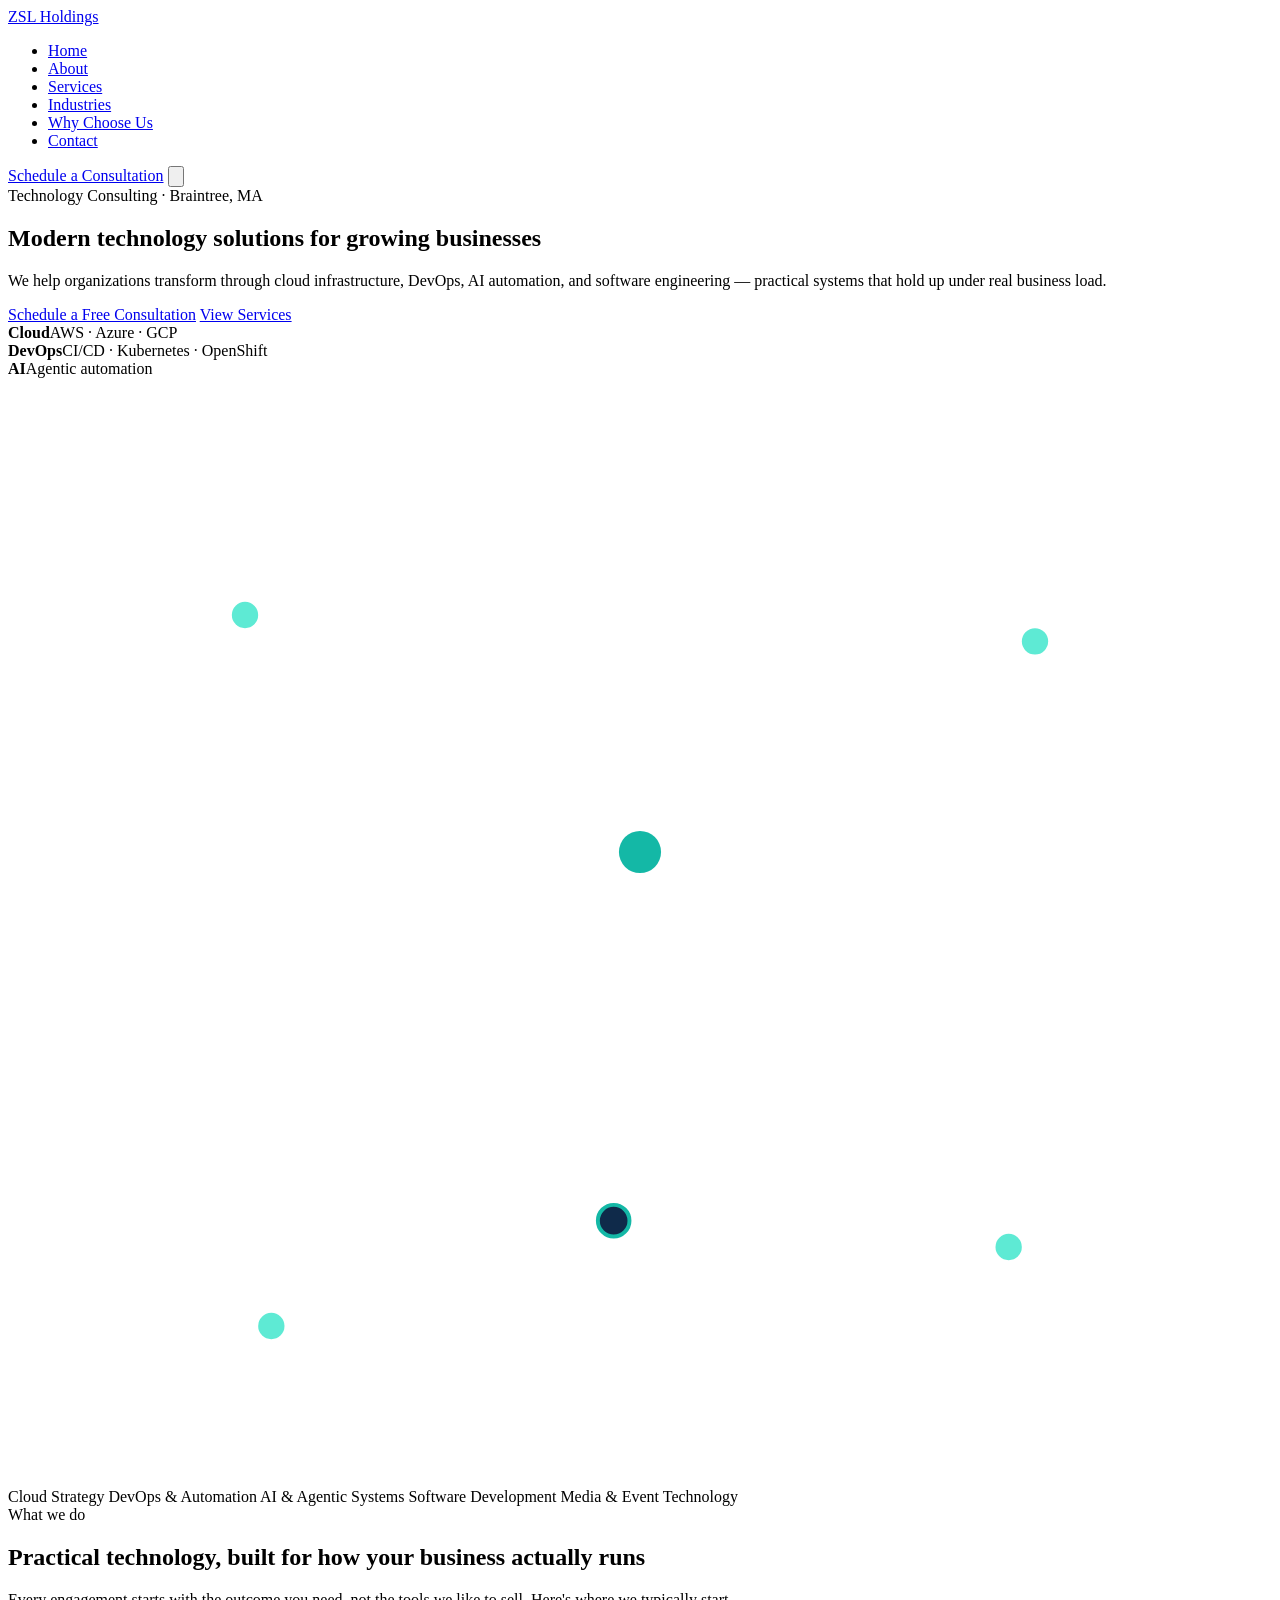
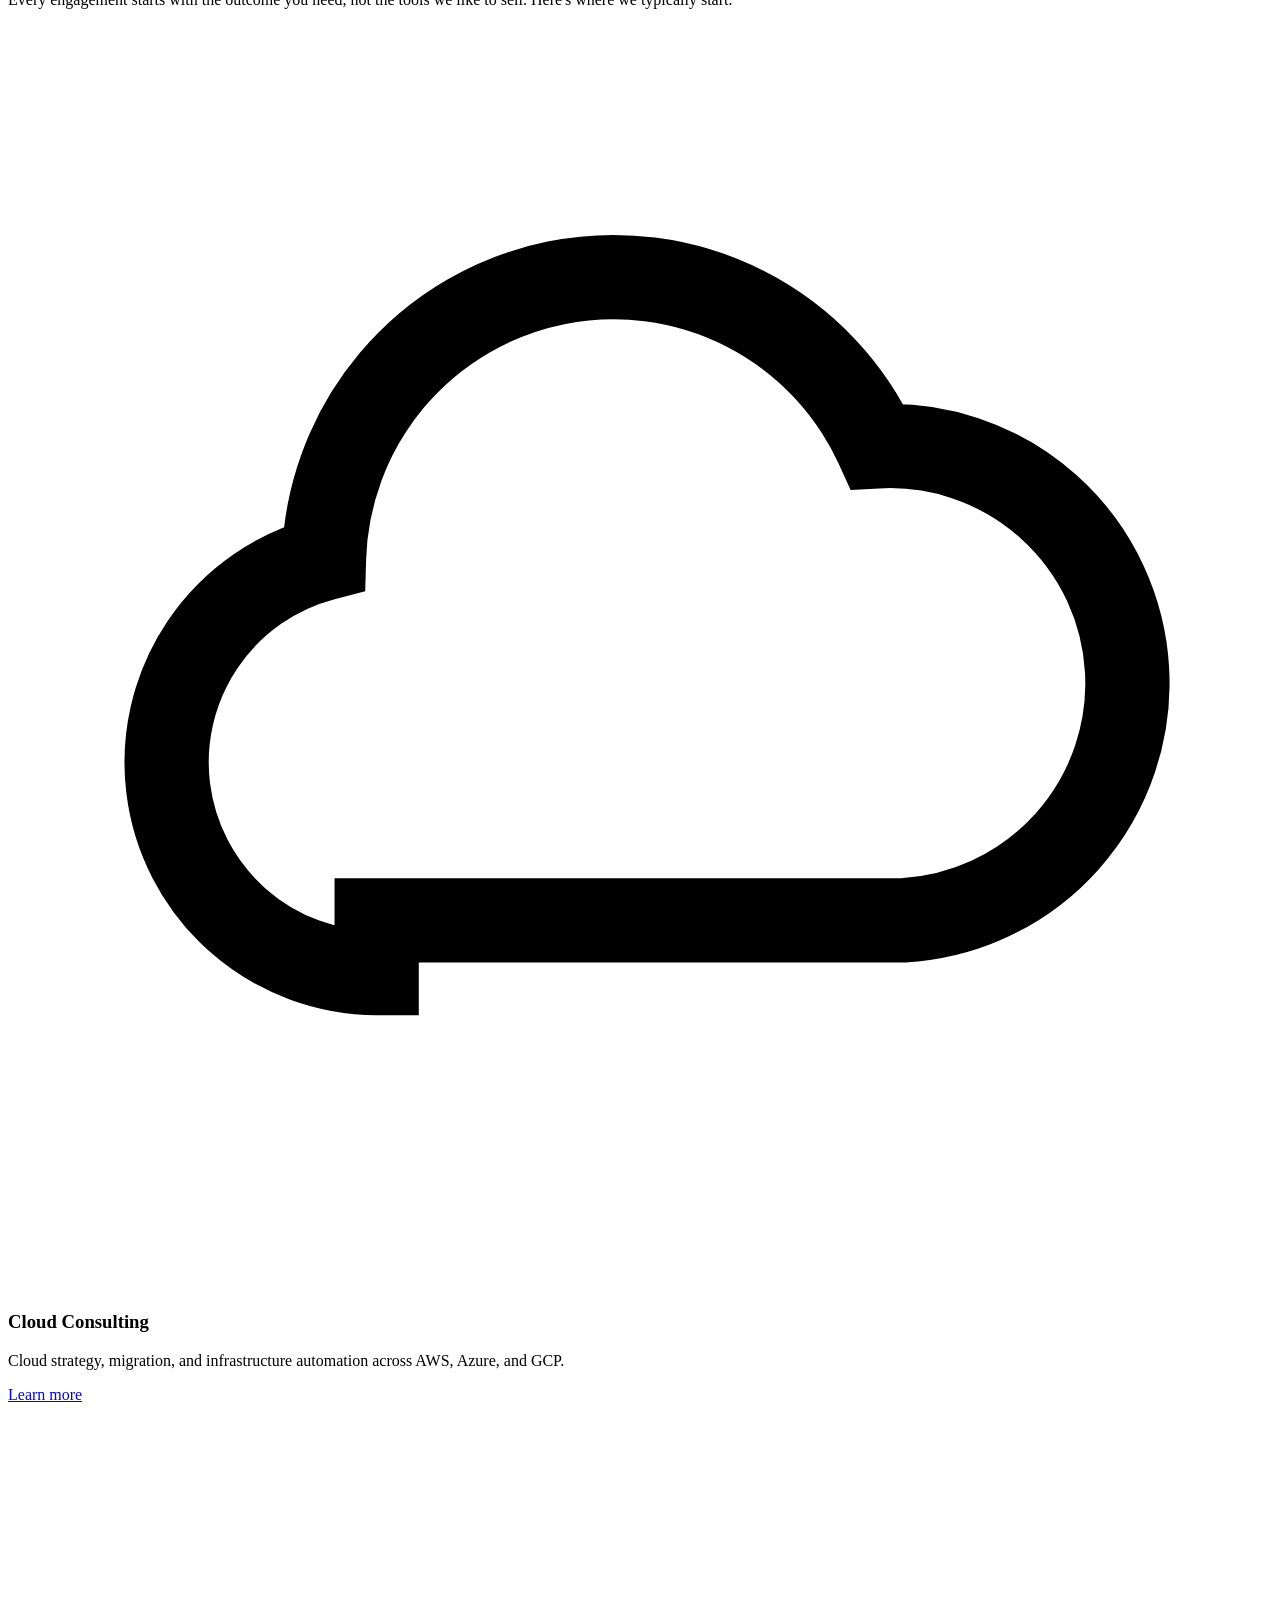
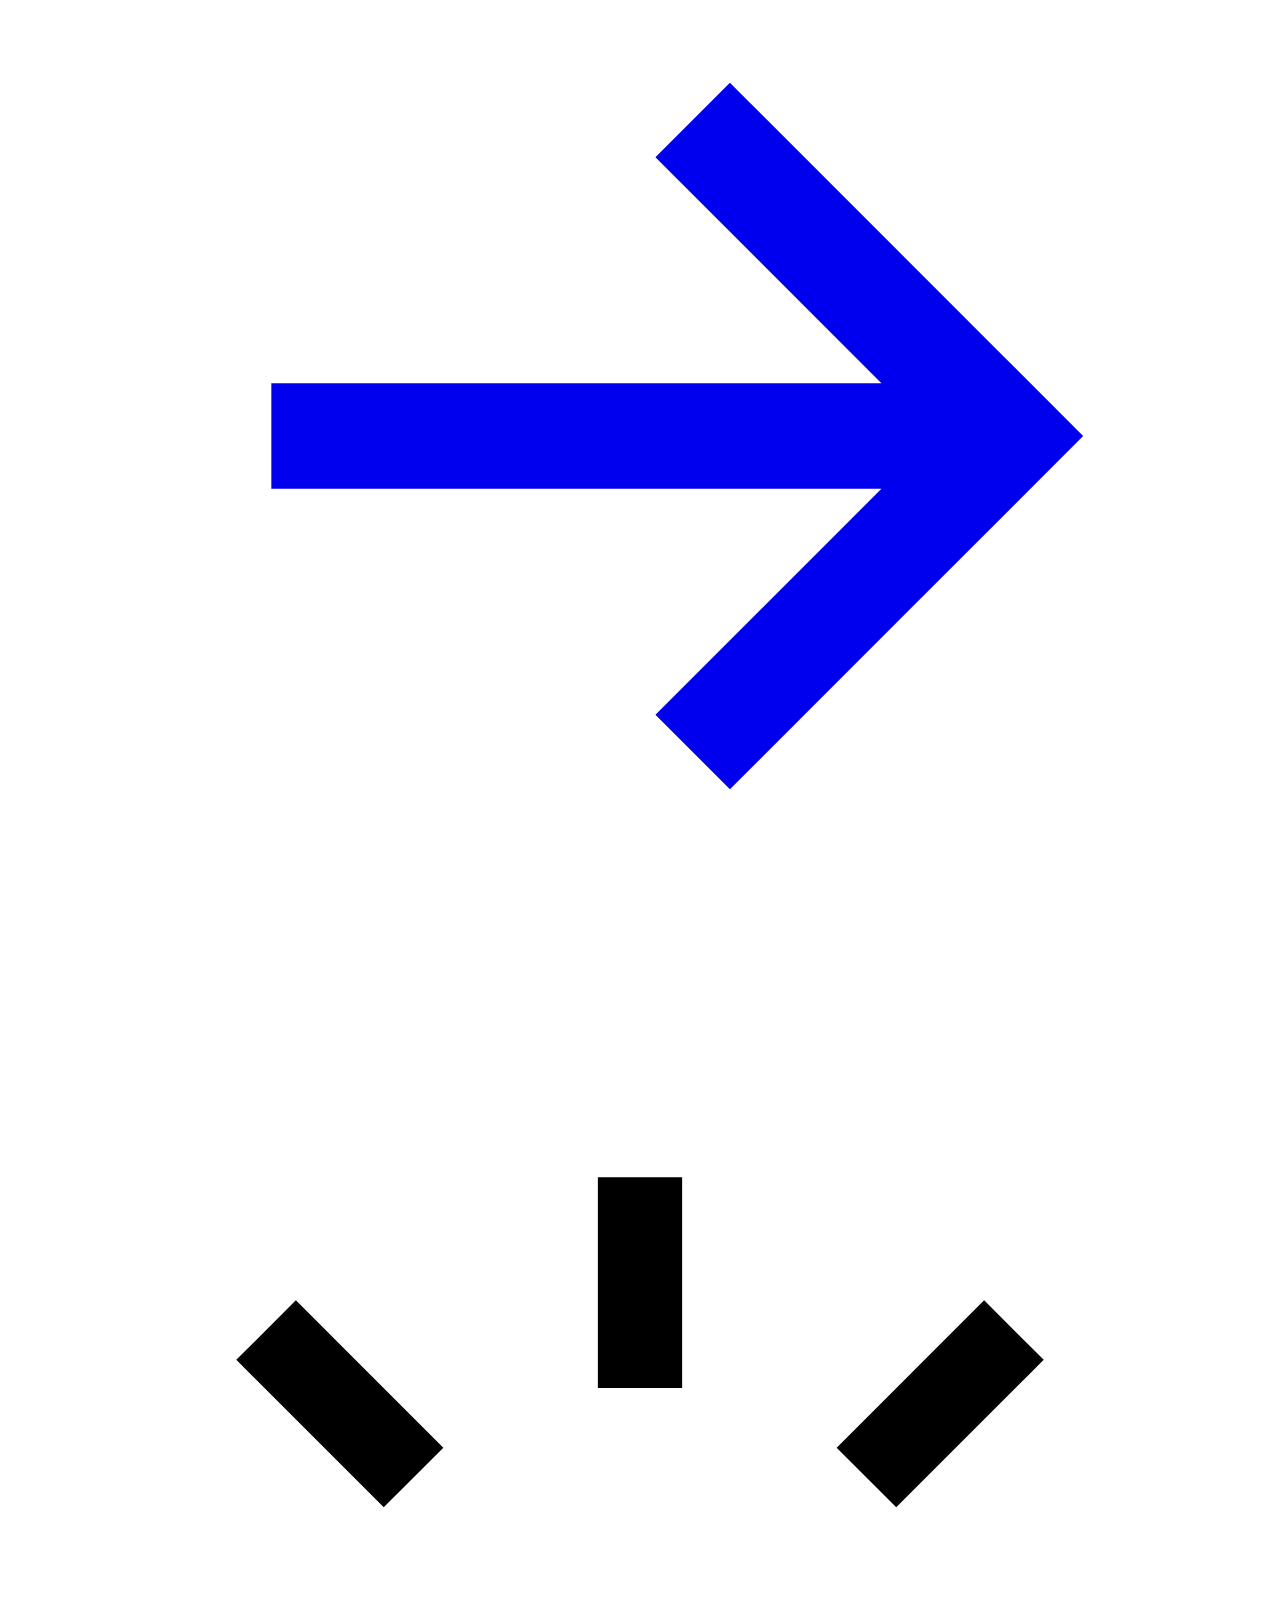
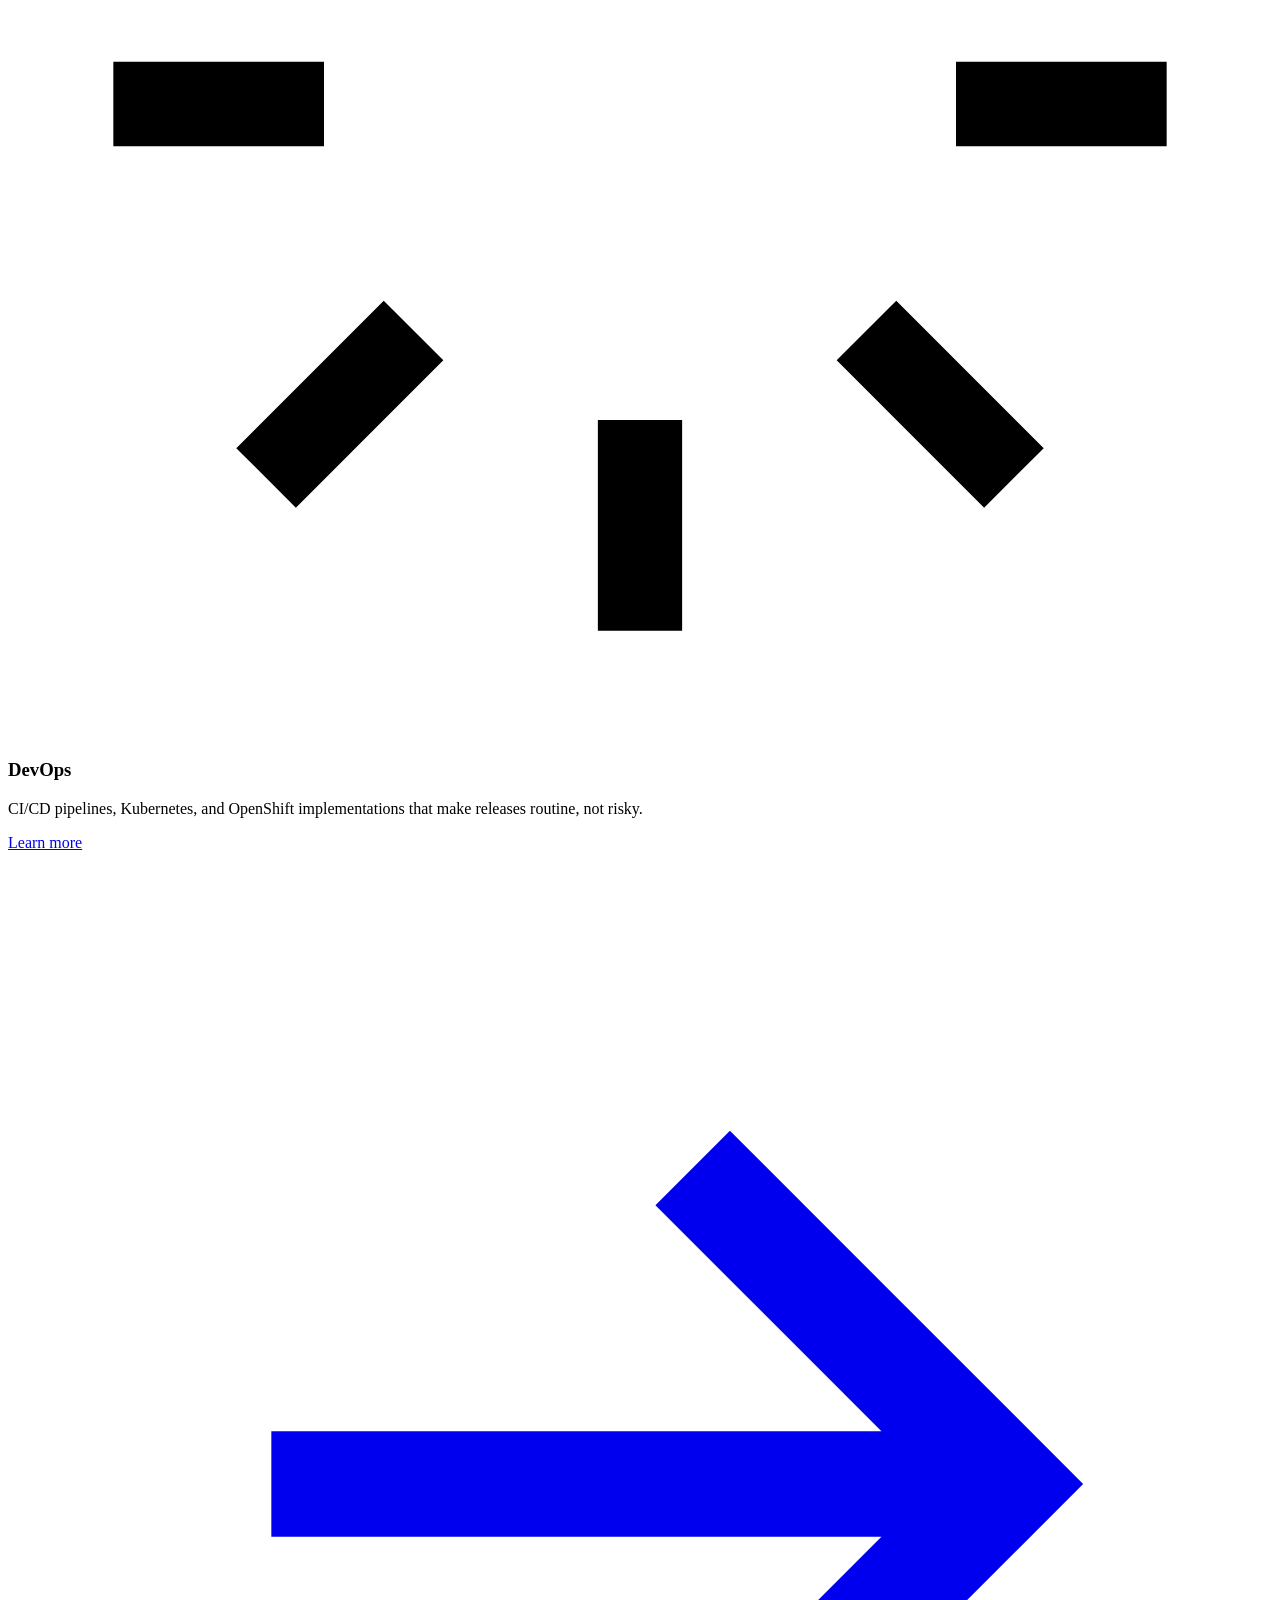
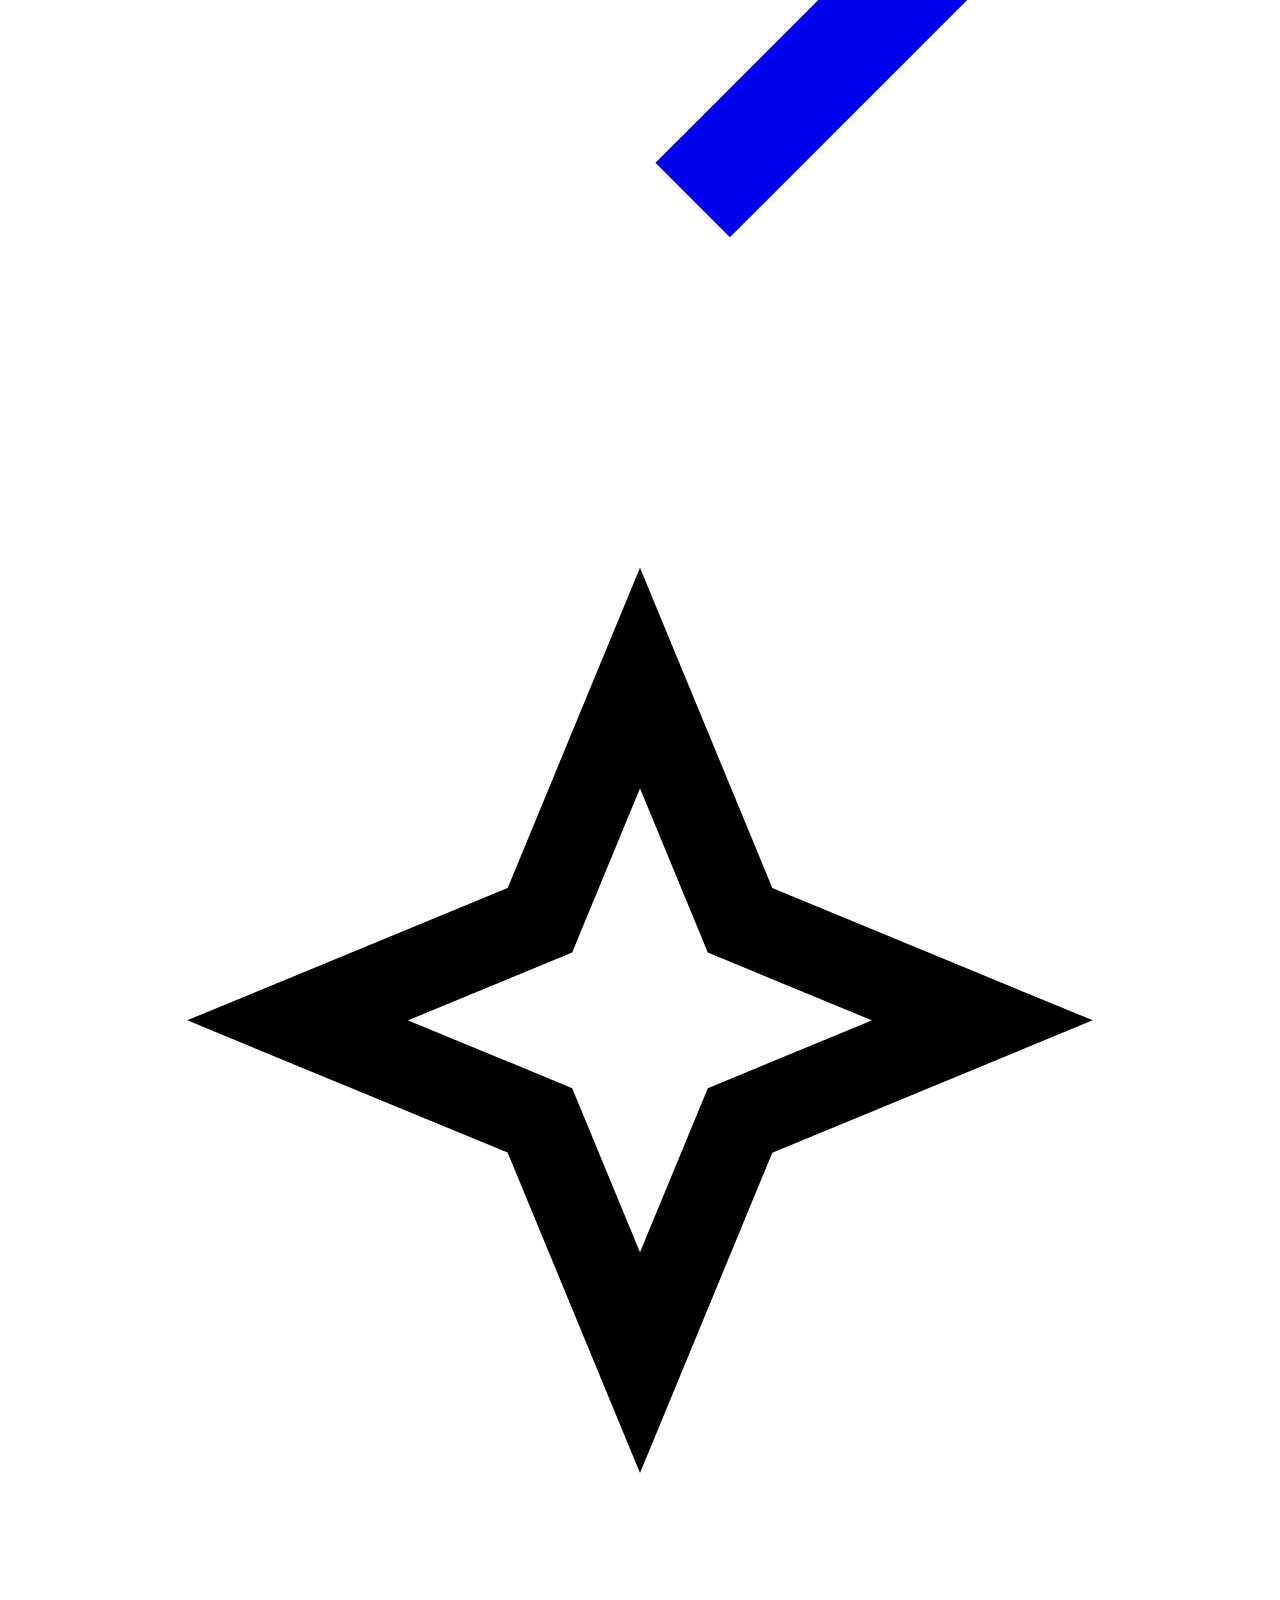
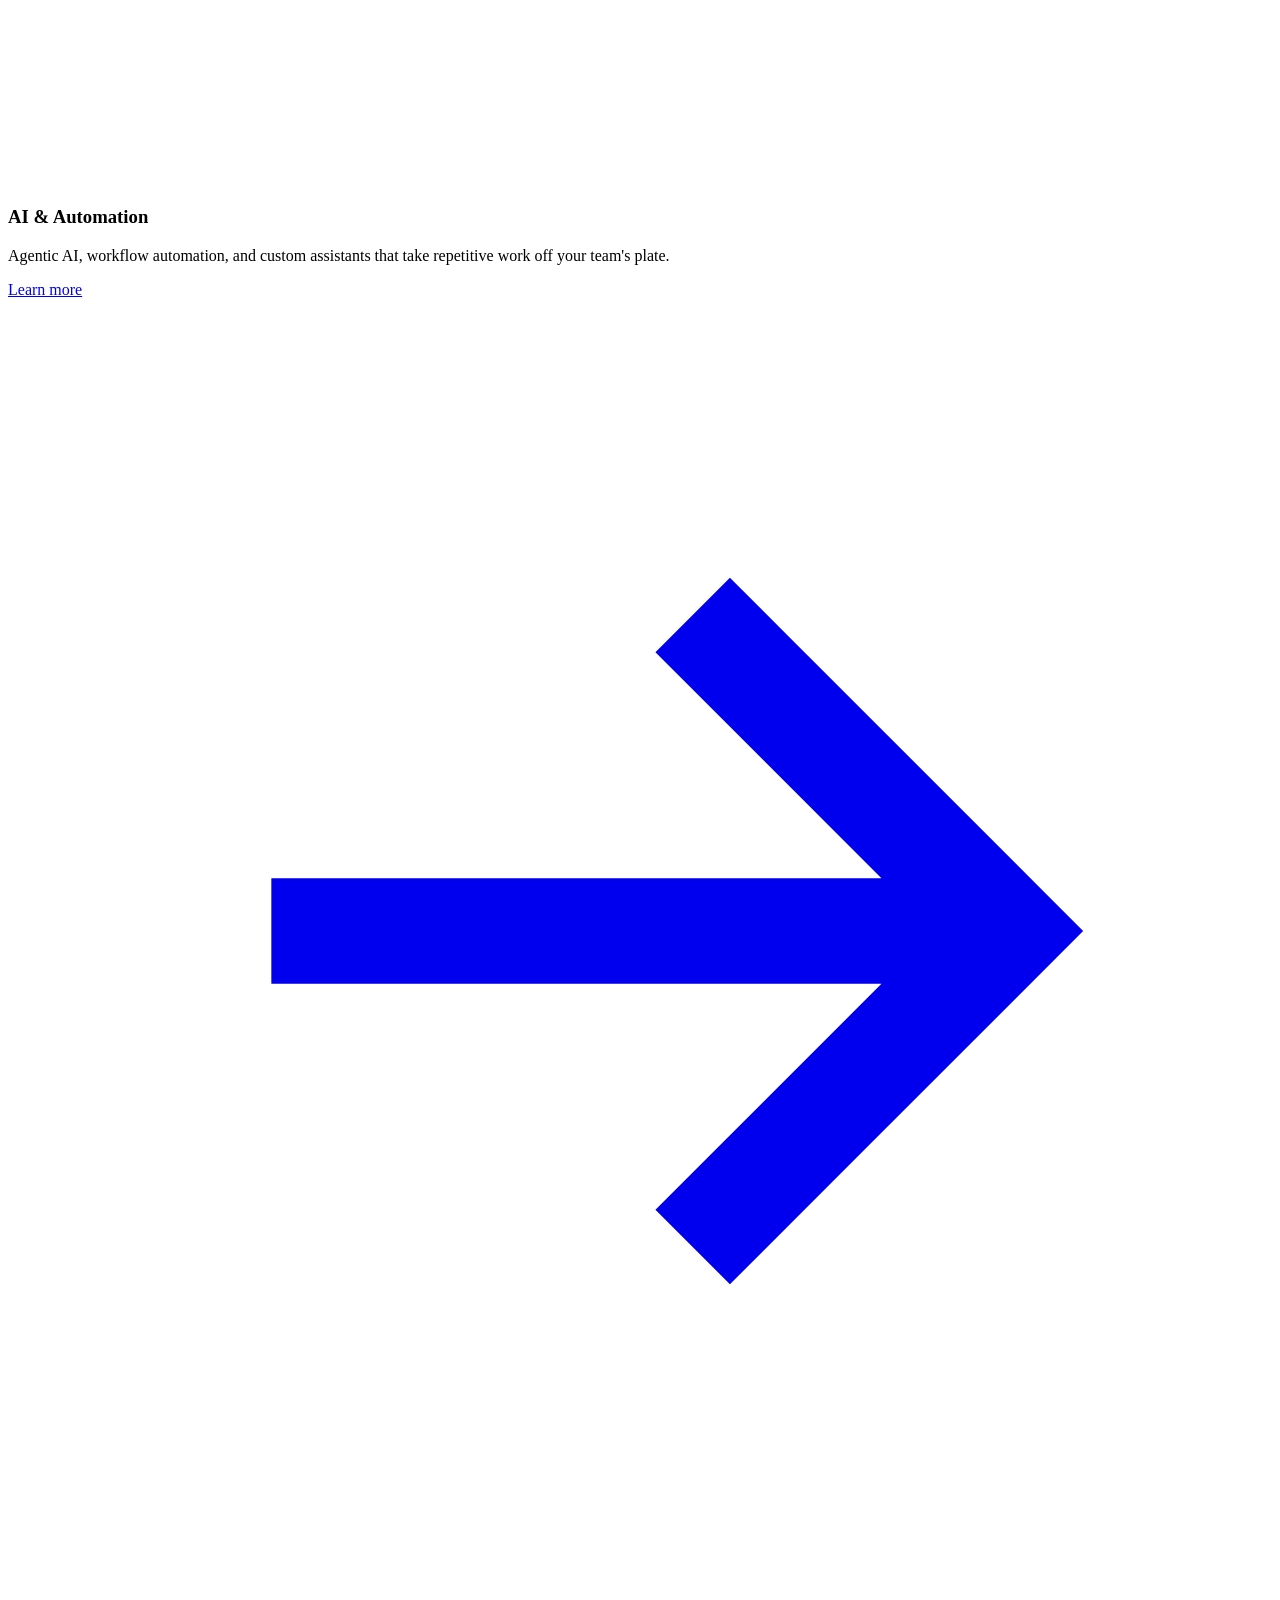
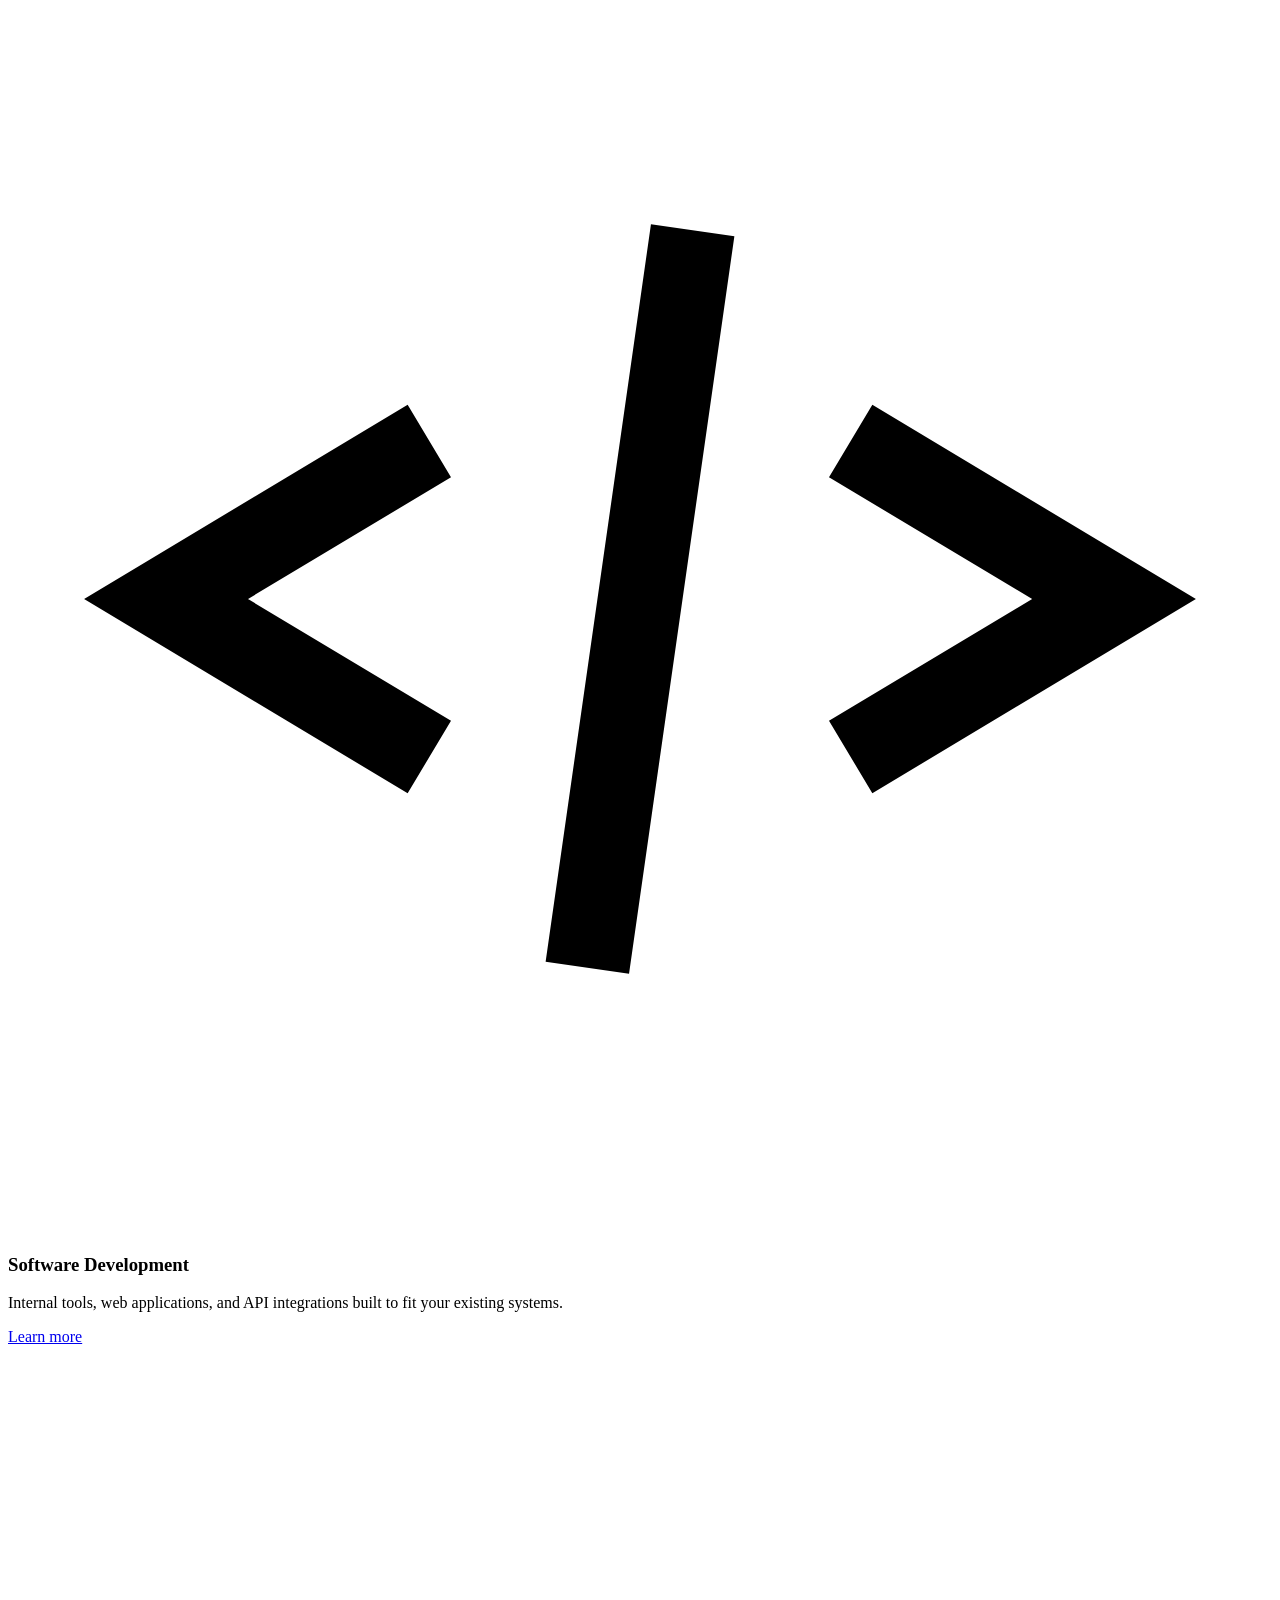
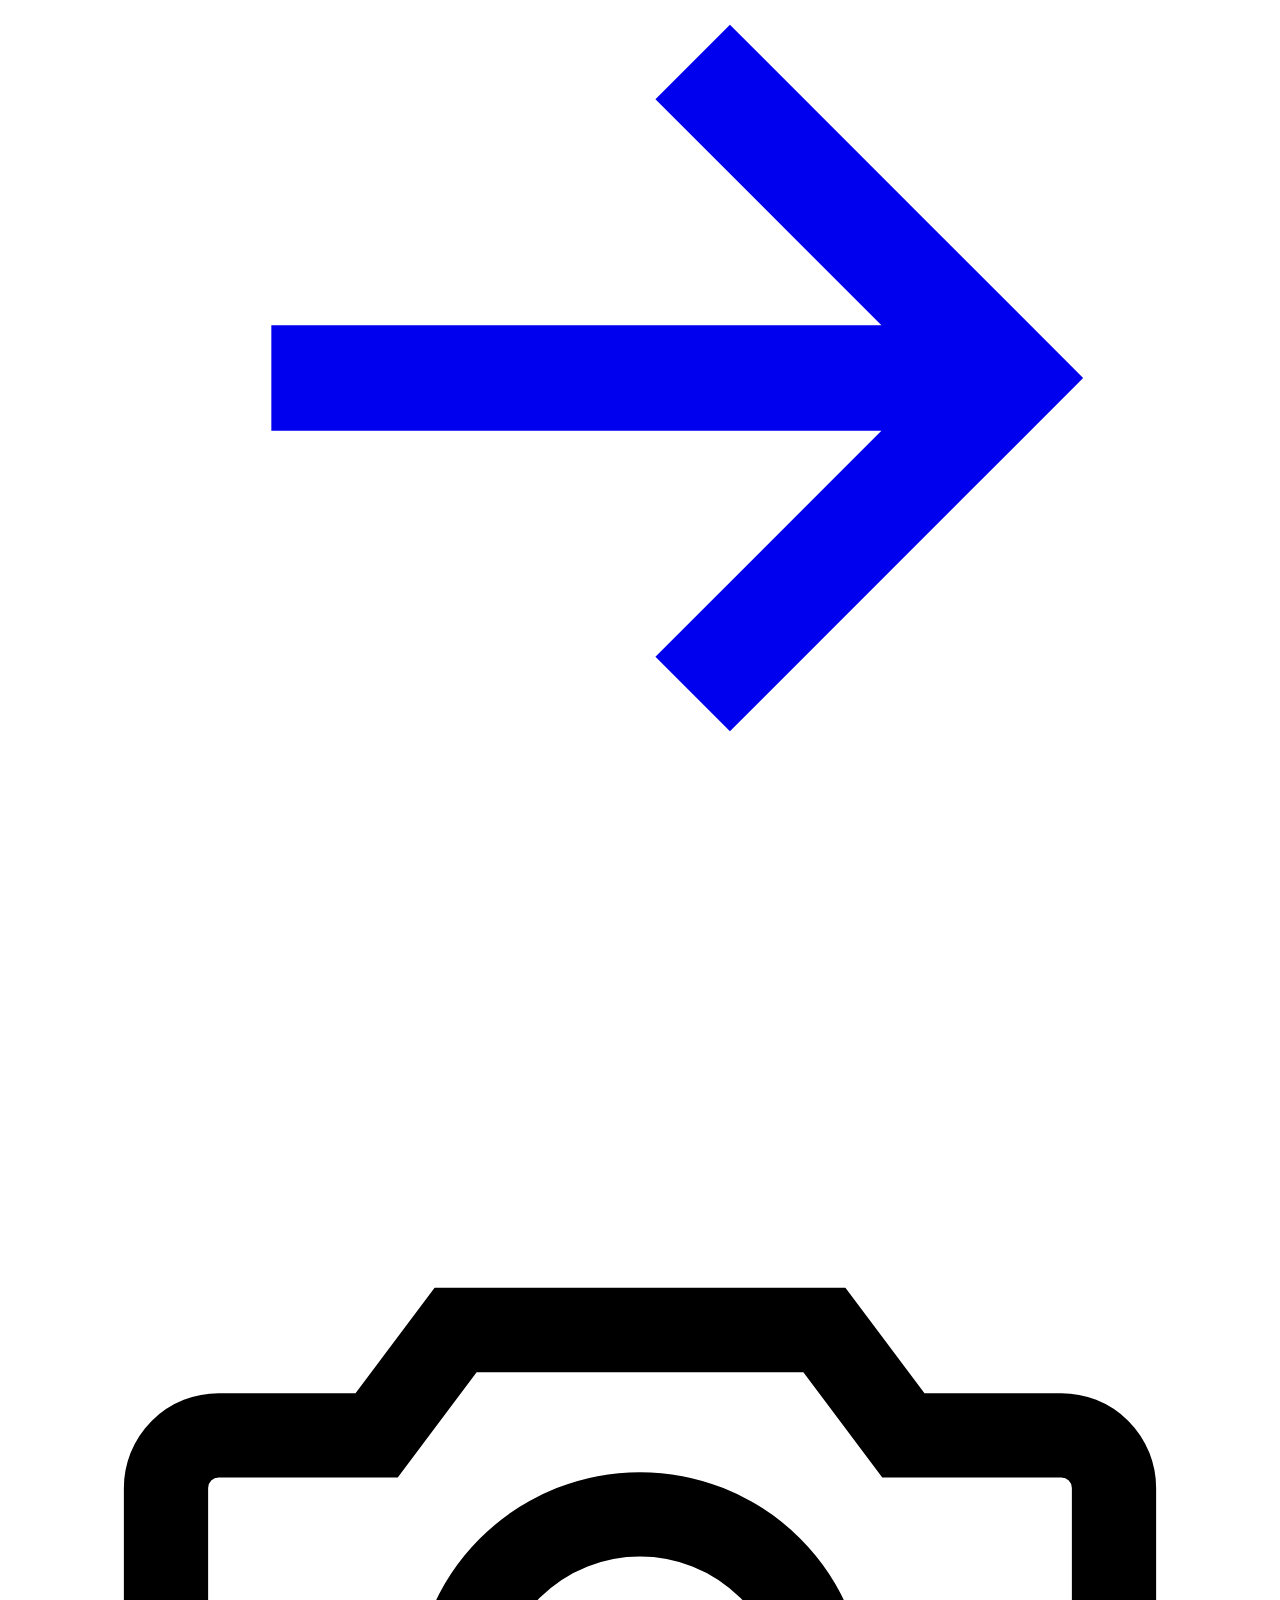
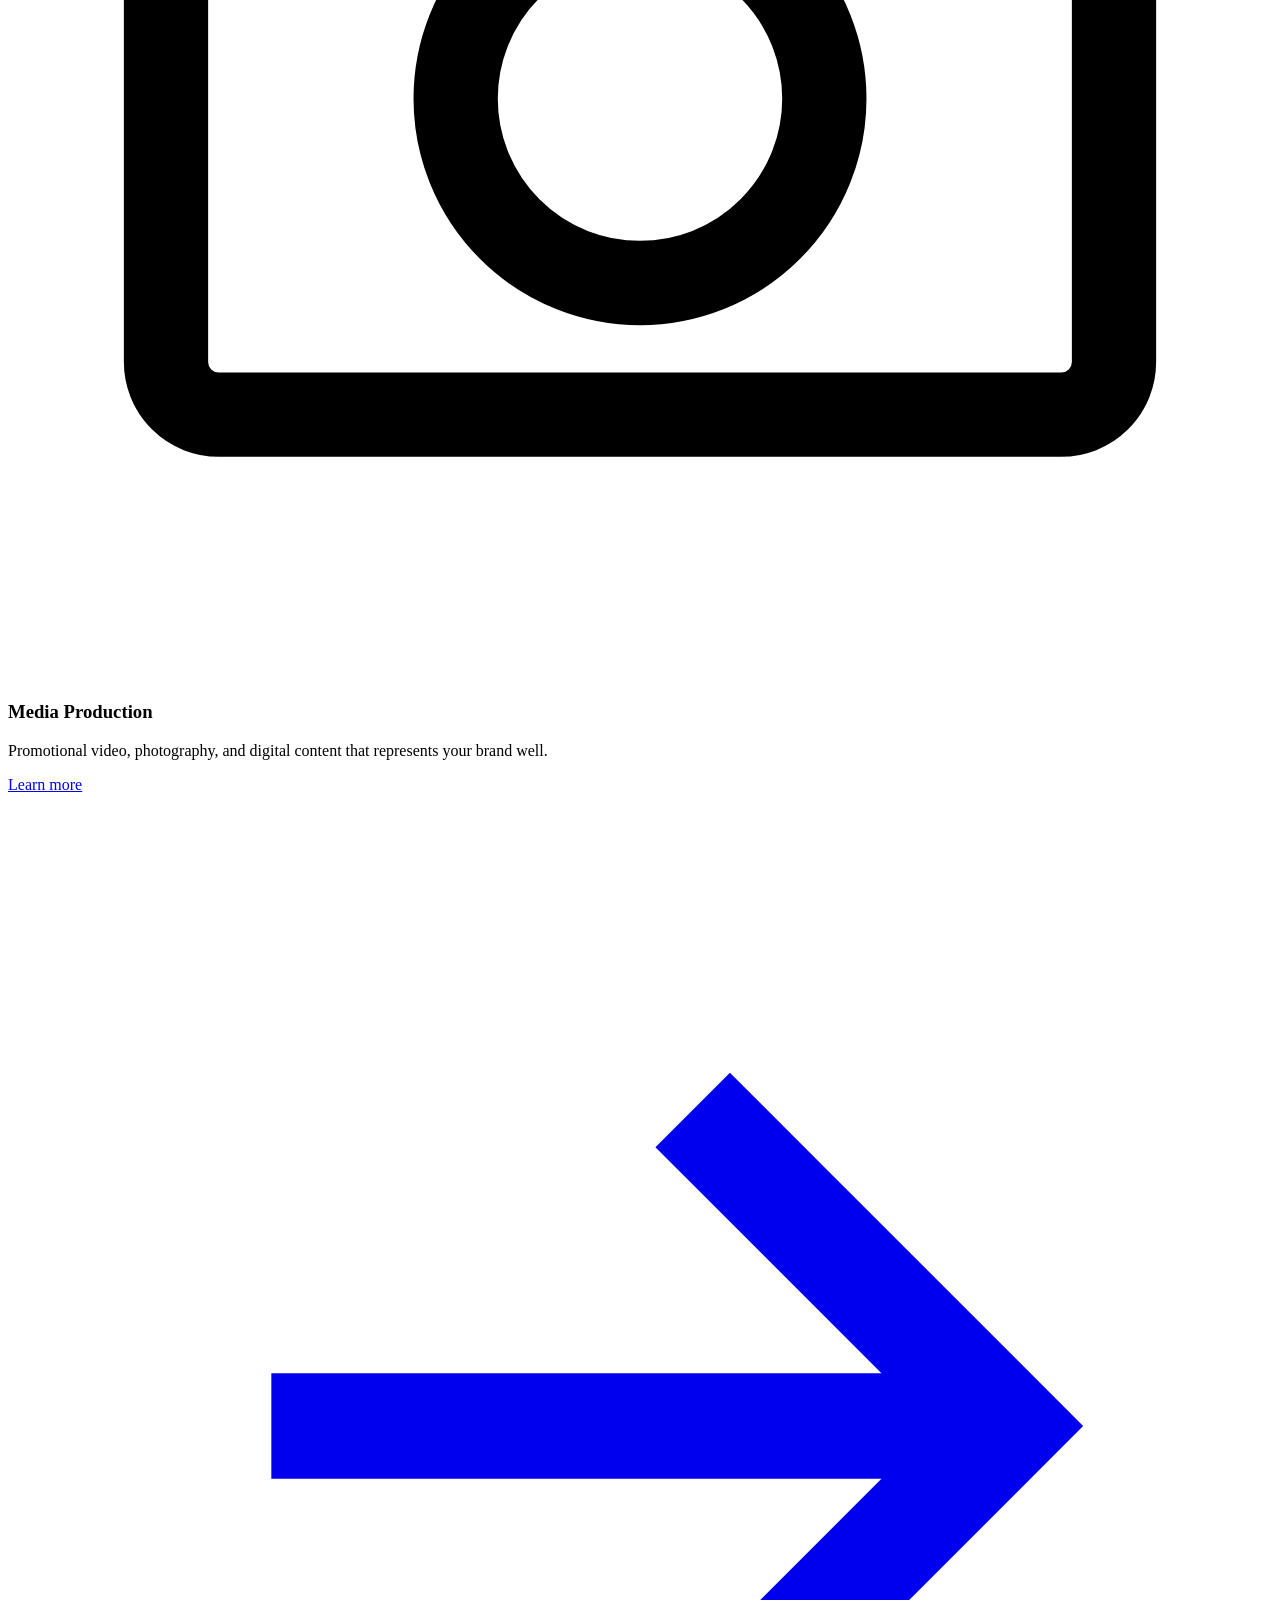
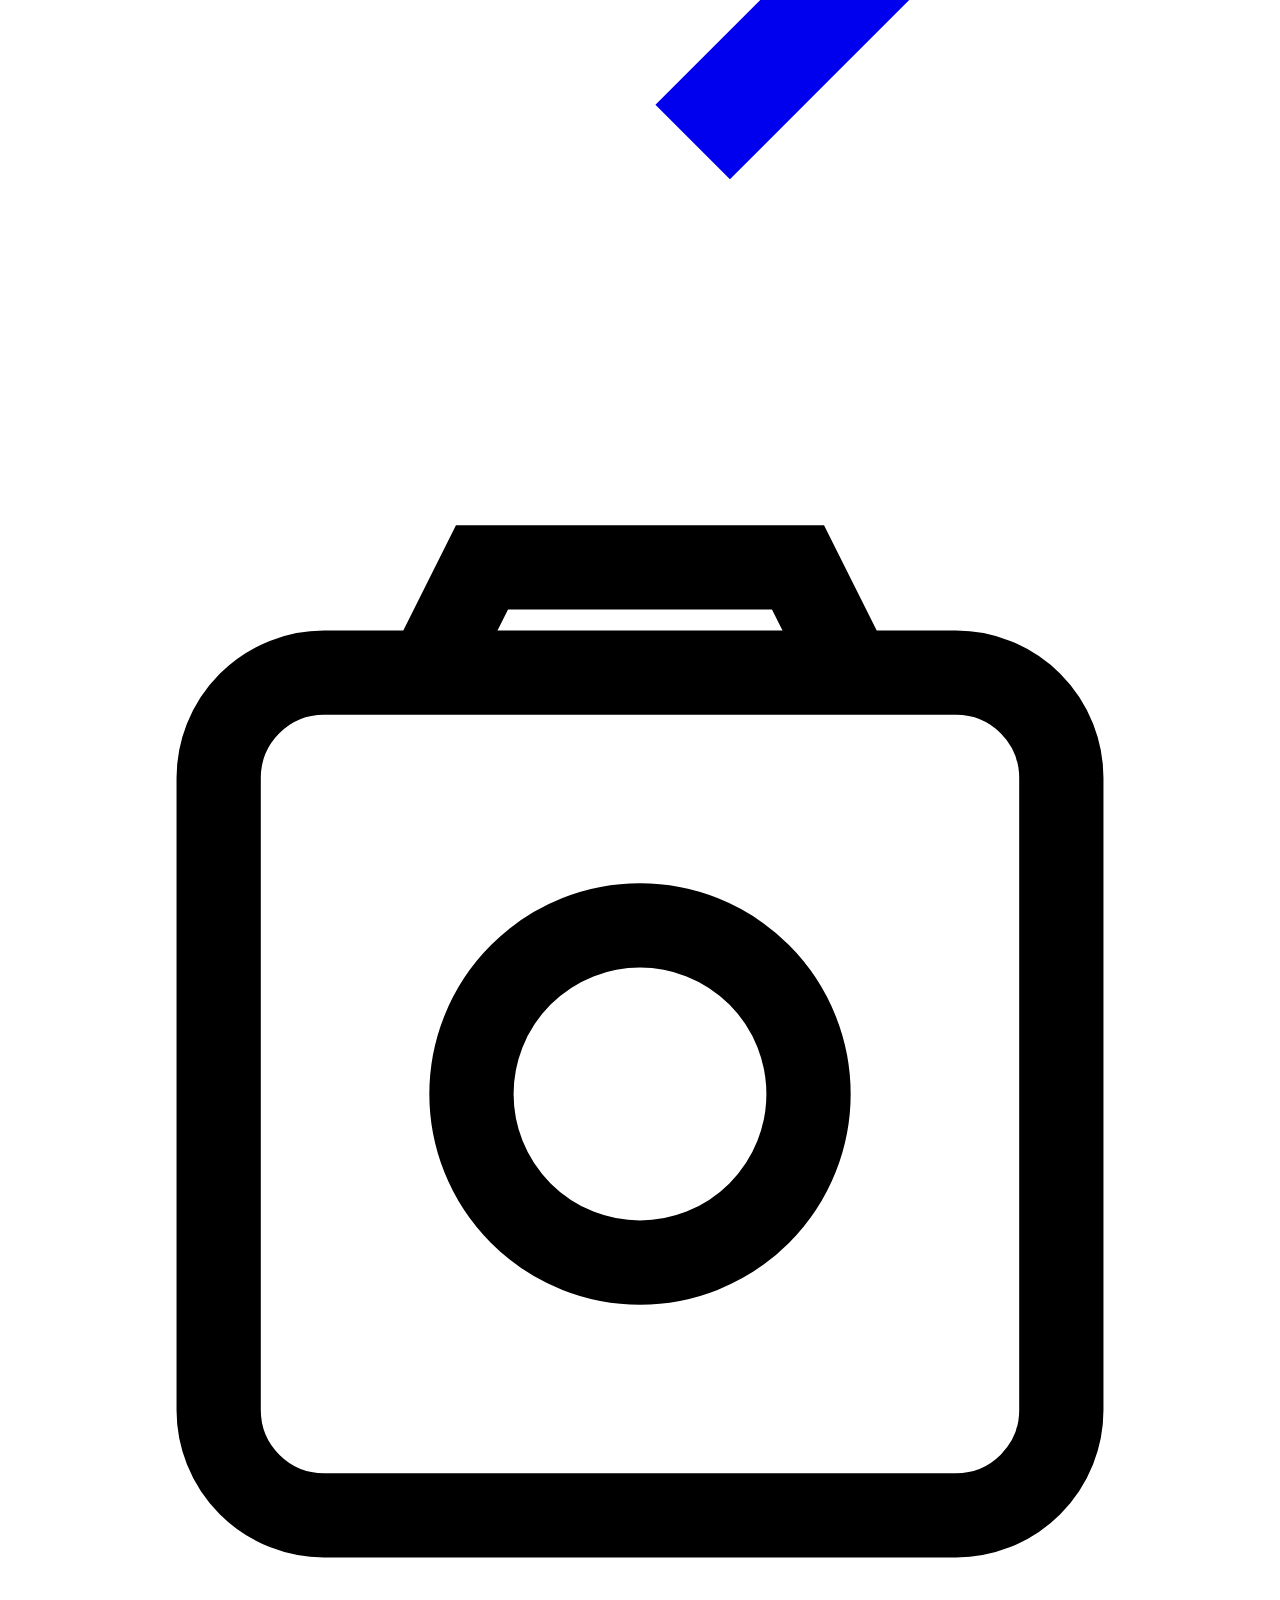
==== index.html @ f13464af "Add files via upload" ====
<!DOCTYPE html>
<html lang="en">
<head>
<meta charset="UTF-8">
<meta name="viewport" content="width=device-width, initial-scale=1.0">
<title>ZSL Holdings LLC | Technology Consulting, Cloud &amp; AI Automation — Braintree, MA</title>
<meta name="description" content="ZSL Holdings LLC helps businesses modernize through cloud infrastructure, DevOps, AI automation, and software development. Based in Braintree, Massachusetts.">
<meta name="keywords" content="Technology Consulting, DevOps Consulting, Cloud Consulting, AI Automation, Software Development, Business Automation, Cloud Infrastructure, IT Consulting">
<link rel="preconnect" href="https://fonts.googleapis.com">
<link href="https://fonts.googleapis.com/css2?family=Space+Grotesk:wght@500;600;700&family=Inter:wght@400;500;600;700&family=JetBrains+Mono:wght@400;500&display=swap" rel="stylesheet">
<link rel="stylesheet" href="css/style.css">
</head>
<body>

<header class="site-header">
  <nav class="nav">
    <a href="index.html" class="brand"><span class="brand-mark"></span>ZSL Holdings</a>
    <ul class="nav-links">
      <li><a href="index.html">Home</a></li>
      <li><a href="about.html">About</a></li>
      <li><a href="services.html">Services</a></li>
      <li><a href="industries.html">Industries</a></li>
      <li><a href="why-choose-us.html">Why Choose Us</a></li>
      <li><a href="contact.html">Contact</a></li>
    </ul>
    <div class="nav-cta">
      <a href="contact.html" class="btn btn-ghost">Schedule a Consultation</a>
      <button class="nav-toggle" aria-label="Toggle menu" aria-expanded="false">
        <svg viewBox="0 0 24 24" fill="none" stroke="currentColor" stroke-width="1.8"><path d="M3 6h18M3 12h18M3 18h18"/></svg>
      </button>
    </div>
  </nav>
</header>

<section class="hero">
  <div class="container">
    <div class="hero-copy">
      <span class="eyebrow hero-eyebrow">Technology Consulting · Braintree, MA</span>
      <h1>Modern technology solutions for growing businesses</h1>
      <p class="hero-sub">We help organizations transform through cloud infrastructure, DevOps, AI automation, and software engineering — practical systems that hold up under real business load.</p>
      <div class="hero-actions">
        <a href="contact.html" class="btn btn-primary">Schedule a Free Consultation</a>
        <a href="services.html" class="btn btn-ghost">View Services</a>
      </div>
      <div class="hero-stats">
        <div class="hero-stat"><b>Cloud</b><span>AWS · Azure · GCP</span></div>
        <div class="hero-stat"><b>DevOps</b><span>CI/CD · Kubernetes · OpenShift</span></div>
        <div class="hero-stat"><b>AI</b><span>Agentic automation</span></div>
      </div>
    </div>
    <div class="hero-graphic" aria-hidden="true">
      <svg viewBox="0 0 480 420" fill="none">
        <g stroke="rgba(255,255,255,0.18)" stroke-width="1">
          <line class="graph-line" x1="90" y1="90" x2="240" y2="180"/>
          <line class="graph-line" x1="240" y1="180" x2="390" y2="100"/>
          <line class="graph-line" x1="240" y1="180" x2="230" y2="320"/>
          <line class="graph-line" x1="230" y1="320" x2="100" y2="360"/>
          <line class="graph-line" x1="230" y1="320" x2="380" y2="330"/>
          <line class="graph-line" x1="90" y1="90" x2="230" y2="320"/>
        </g>
        <circle cx="240" cy="180" r="8" fill="#14B8A6"/>
        <circle class="node-pulse" cx="90" cy="90" r="5" fill="#5EEAD4"/>
        <circle class="node-pulse d1" cx="390" cy="100" r="5" fill="#5EEAD4"/>
        <circle class="node-pulse d2" cx="100" cy="360" r="5" fill="#5EEAD4"/>
        <circle class="node-pulse d3" cx="380" cy="330" r="5" fill="#5EEAD4"/>
        <circle cx="230" cy="320" r="6" fill="#0F2A4A" stroke="#14B8A6" stroke-width="1.5"/>
        <text x="60" y="72" fill="rgba(255,255,255,0.55)" font-family="JetBrains Mono, monospace" font-size="11">CLOUD</text>
        <text x="360" y="84" fill="rgba(255,255,255,0.55)" font-family="JetBrains Mono, monospace" font-size="11">DEVOPS</text>
        <text x="70" y="382" fill="rgba(255,255,255,0.55)" font-family="JetBrains Mono, monospace" font-size="11">SOFTWARE</text>
        <text x="345" y="352" fill="rgba(255,255,255,0.55)" font-family="JetBrains Mono, monospace" font-size="11">AI</text>
      </svg>
    </div>
  </div>
</section>

<div class="strip">
  <div class="container">
    <span>Cloud Strategy</span>
    <span>DevOps &amp; Automation</span>
    <span>AI &amp; Agentic Systems</span>
    <span>Software Development</span>
    <span>Media &amp; Event Technology</span>
  </div>
</div>

<section>
  <div class="container">
    <div class="section-head reveal">
      <span class="eyebrow">What we do</span>
      <h2>Practical technology, built for how your business actually runs</h2>
      <p>Every engagement starts with the outcome you need, not the tools we like to sell. Here's where we typically start.</p>
    </div>
    <div class="grid grid-3">
      <div class="card reveal">
        <div class="card-icon"><svg viewBox="0 0 24 24" fill="none" stroke="currentColor" stroke-width="1.6"><path d="M7 18a4 4 0 0 1-1-7.87A5.5 5.5 0 0 1 16.5 8a4.5 4.5 0 0 1 .5 9H7z"/></svg></div>
        <h3>Cloud Consulting</h3>
        <p>Cloud strategy, migration, and infrastructure automation across AWS, Azure, and GCP.</p>
        <a class="card-link" href="services.html#cloud">Learn more <svg viewBox="0 0 24 24" fill="none" stroke="currentColor" stroke-width="2"><path d="M5 12h14M13 6l6 6-6 6"/></svg></a>
      </div>
      <div class="card reveal">
        <div class="card-icon"><svg viewBox="0 0 24 24" fill="none" stroke="currentColor" stroke-width="1.6"><path d="M12 2v4M12 18v4M4.9 4.9l2.8 2.8M16.3 16.3l2.8 2.8M2 12h4M18 12h4M4.9 19.1l2.8-2.8M16.3 7.7l2.8-2.8"/></svg></div>
        <h3>DevOps</h3>
        <p>CI/CD pipelines, Kubernetes, and OpenShift implementations that make releases routine, not risky.</p>
        <a class="card-link" href="services.html#devops">Learn more <svg viewBox="0 0 24 24" fill="none" stroke="currentColor" stroke-width="2"><path d="M5 12h14M13 6l6 6-6 6"/></svg></a>
      </div>
      <div class="card reveal">
        <div class="card-icon"><svg viewBox="0 0 24 24" fill="none" stroke="currentColor" stroke-width="1.6"><path d="M12 3l1.9 4.6L18.5 9.5l-4.6 1.9L12 16l-1.9-4.6L5.5 9.5l4.6-1.9L12 3z"/></svg></div>
        <h3>AI &amp; Automation</h3>
        <p>Agentic AI, workflow automation, and custom assistants that take repetitive work off your team's plate.</p>
        <a class="card-link" href="services.html#ai">Learn more <svg viewBox="0 0 24 24" fill="none" stroke="currentColor" stroke-width="2"><path d="M5 12h14M13 6l6 6-6 6"/></svg></a>
      </div>
      <div class="card reveal">
        <div class="card-icon"><svg viewBox="0 0 24 24" fill="none" stroke="currentColor" stroke-width="1.6"><path d="M8 9l-5 3 5 3M16 9l5 3-5 3M13 5l-2 14"/></svg></div>
        <h3>Software Development</h3>
        <p>Internal tools, web applications, and API integrations built to fit your existing systems.</p>
        <a class="card-link" href="services.html#software">Learn more <svg viewBox="0 0 24 24" fill="none" stroke="currentColor" stroke-width="2"><path d="M5 12h14M13 6l6 6-6 6"/></svg></a>
      </div>
      <div class="card reveal">
        <div class="card-icon"><svg viewBox="0 0 24 24" fill="none" stroke="currentColor" stroke-width="1.6"><circle cx="12" cy="13" r="3.5"/><path d="M4 8h3l1.5-2h7L17 8h3a1 1 0 0 1 1 1v9a1 1 0 0 1-1 1H4a1 1 0 0 1-1-1V9a1 1 0 0 1 1-1z"/></svg></div>
        <h3>Media Production</h3>
        <p>Promotional video, photography, and digital content that represents your brand well.</p>
        <a class="card-link" href="services.html#media">Learn more <svg viewBox="0 0 24 24" fill="none" stroke="currentColor" stroke-width="2"><path d="M5 12h14M13 6l6 6-6 6"/></svg></a>
      </div>
      <div class="card reveal">
        <div class="card-icon"><svg viewBox="0 0 24 24" fill="none" stroke="currentColor" stroke-width="1.6"><rect x="4" y="4" width="16" height="16" rx="2"/><circle cx="12" cy="12" r="3.2"/><path d="M8 4l1-2h6l1 2"/></svg></div>
        <h3>Event Technology</h3>
        <p>Photo booth rentals and on-site event technology support for corporate and community events.</p>
        <a class="card-link" href="services.html#event">Learn more <svg viewBox="0 0 24 24" fill="none" stroke="currentColor" stroke-width="2"><path d="M5 12h14M13 6l6 6-6 6"/></svg></a>
      </div>
    </div>
  </div>
</section>

<section class="section-alt">
  <div class="container">
    <div class="grid grid-2" style="align-items:center; gap:56px;">
      <div class="reveal">
        <span class="eyebrow">About ZSL Holdings</span>
        <h2>Technical expertise, applied to practical business problems</h2>
        <p>ZSL Holdings LLC combines hands-on cloud and DevOps experience with a straightforward, business-first approach. We're not here to sell you every tool in the catalog — we're here to make your infrastructure more reliable, your team more efficient, and your systems ready to scale.</p>
        <p>We work with small and medium-sized businesses, healthcare practices, professional services firms, and startups across Massachusetts and beyond.</p>
        <a href="about.html" class="btn btn-outline">More about us</a>
      </div>
      <div class="reveal">
        <ul style="display:flex; flex-direction:column; gap:0;">
          <li class="reason">
            <span class="reason-index">//01</span>
            <div><h3>Experienced leadership</h3><p>Engagements led by people who've run production systems, not just diagrammed them.</p></div>
          </li>
          <li class="reason">
            <span class="reason-index">//02</span>
            <div><h3>AI-first approach</h3><p>Automation and agentic AI built into how we scope every engagement.</p></div>
          </li>
          <li class="reason">
            <span class="reason-index">//03</span>
            <div><h3>Long-term partnership</h3><p>We stay involved after go-live — systems need maintaining, not just launching.</p></div>
          </li>
        </ul>
      </div>
    </div>
  </div>
</section>

<section>
  <div class="container cta-wrap">
    <div class="cta-band reveal">
      <div class="container">
        <h2>Ready to modernize your technology?</h2>
        <p>Tell us where things are slow, fragile, or manual. We'll tell you what a fix would actually take.</p>
        <div class="cta-actions">
          <a href="contact.html" class="btn btn-primary">Schedule a Free Consultation</a>
          <a href="services.html" class="btn btn-ghost">Explore Services</a>
        </div>
      </div>
    </div>
  </div>
</section>

<footer class="site-footer">
  <div class="container">
    <div class="footer-grid">
      <div class="footer-brand">
        <a href="index.html" class="brand" style="color:#fff;"><span class="brand-mark"></span>ZSL Holdings</a>
        <p>Technology consulting for growing businesses — cloud, DevOps, AI automation, and software development, based in Braintree, Massachusetts.</p>
      </div>
      <div class="footer-col">
        <h4>Company</h4>
        <ul>
          <li><a href="about.html">About</a></li>
          <li><a href="industries.html">Industries</a></li>
          <li><a href="why-choose-us.html">Why Choose Us</a></li>
          <li><a href="contact.html">Contact</a></li>
        </ul>
      </div>
      <div class="footer-col">
        <h4>Services</h4>
        <ul>
          <li><a href="services.html#cloud">Cloud Consulting</a></li>
          <li><a href="services.html#devops">DevOps</a></li>
          <li><a href="services.html#ai">AI Automation</a></li>
          <li><a href="services.html#software">Software Development</a></li>
        </ul>
      </div>
      <div class="footer-col">
        <h4>Contact</h4>
        <ul>
          <li>Braintree, Massachusetts</li>
          <li><a href="mailto:info@zslholdings.com">info@zslholdings.com</a></li>
          <li><a href="tel:+16175550100">(617) 555-0100</a></li>
        </ul>
      </div>
    </div>
    <div class="footer-bottom">
      <span>&copy; <span id="year"></span> ZSL Holdings LLC. All rights reserved.</span>
      <span>Braintree, MA</span>
    </div>
  </div>
</footer>

<script src="js/main.js"></script>
</body>
</html>
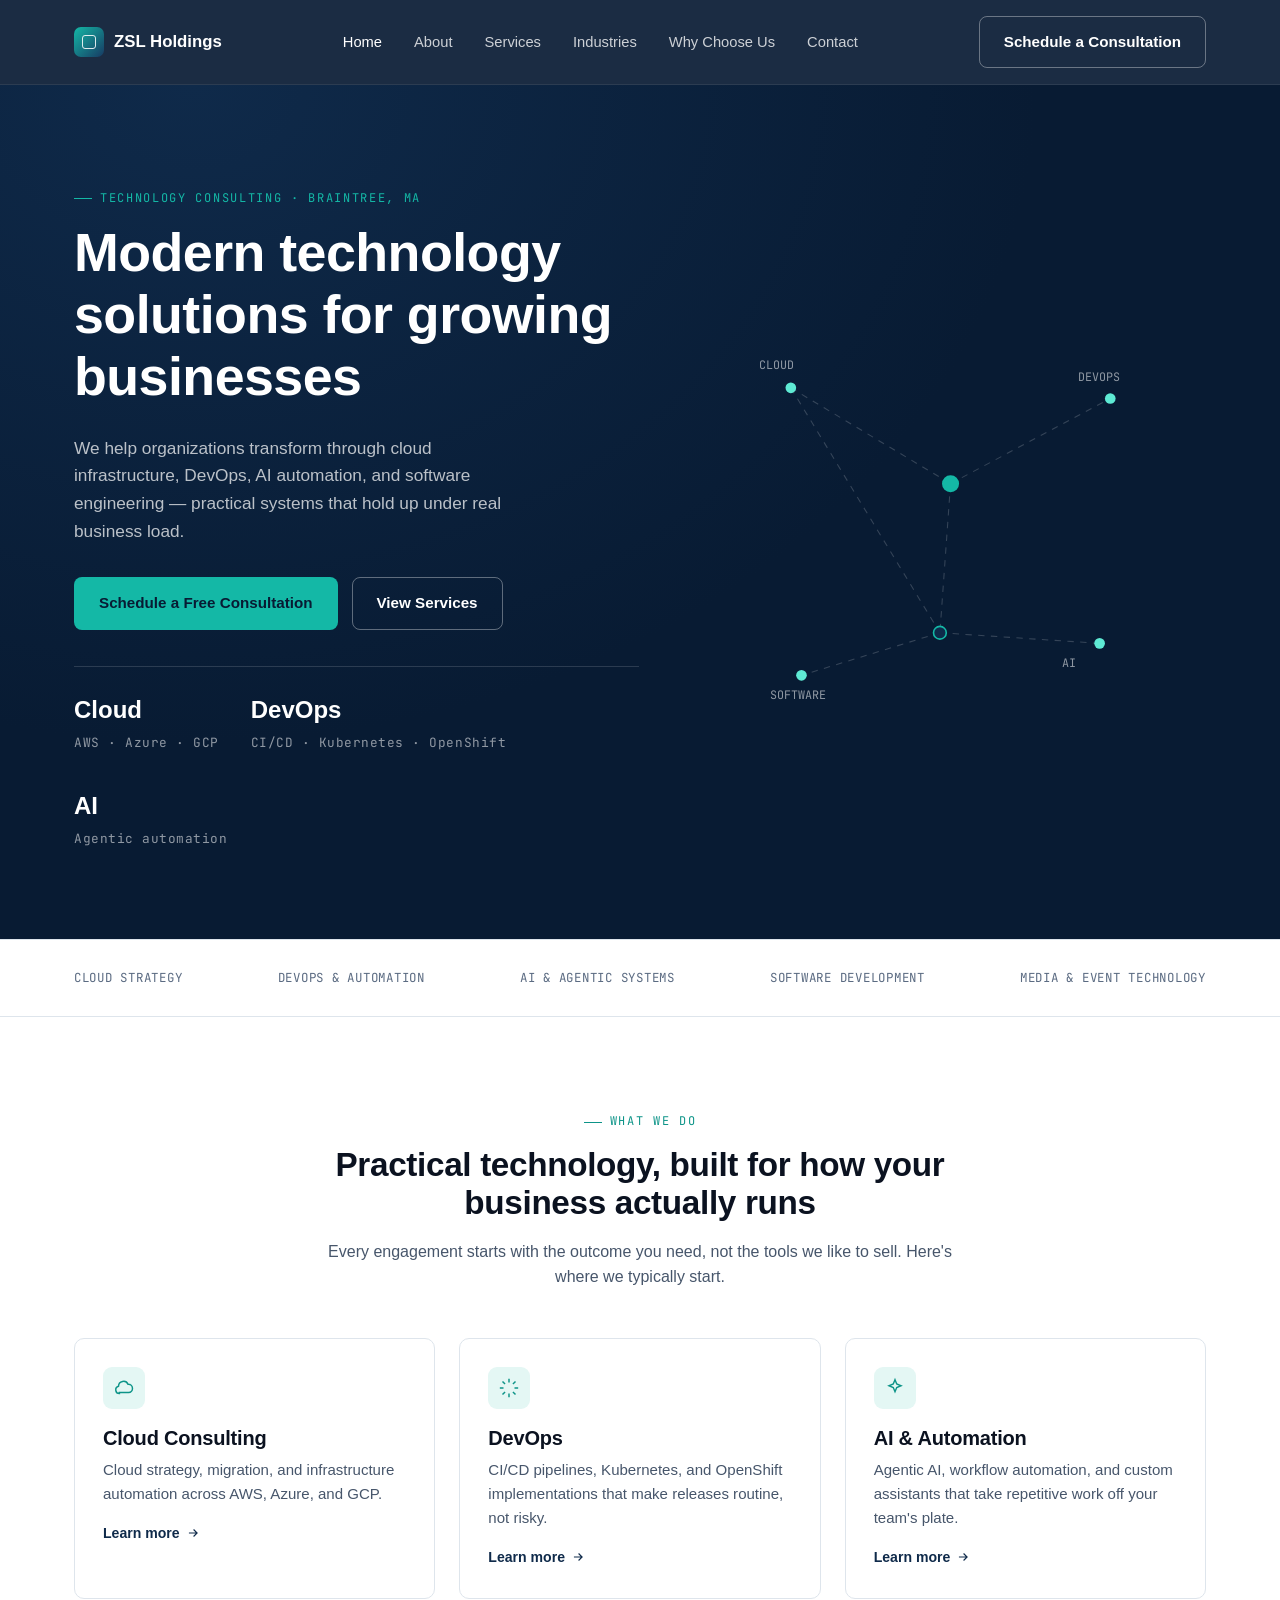
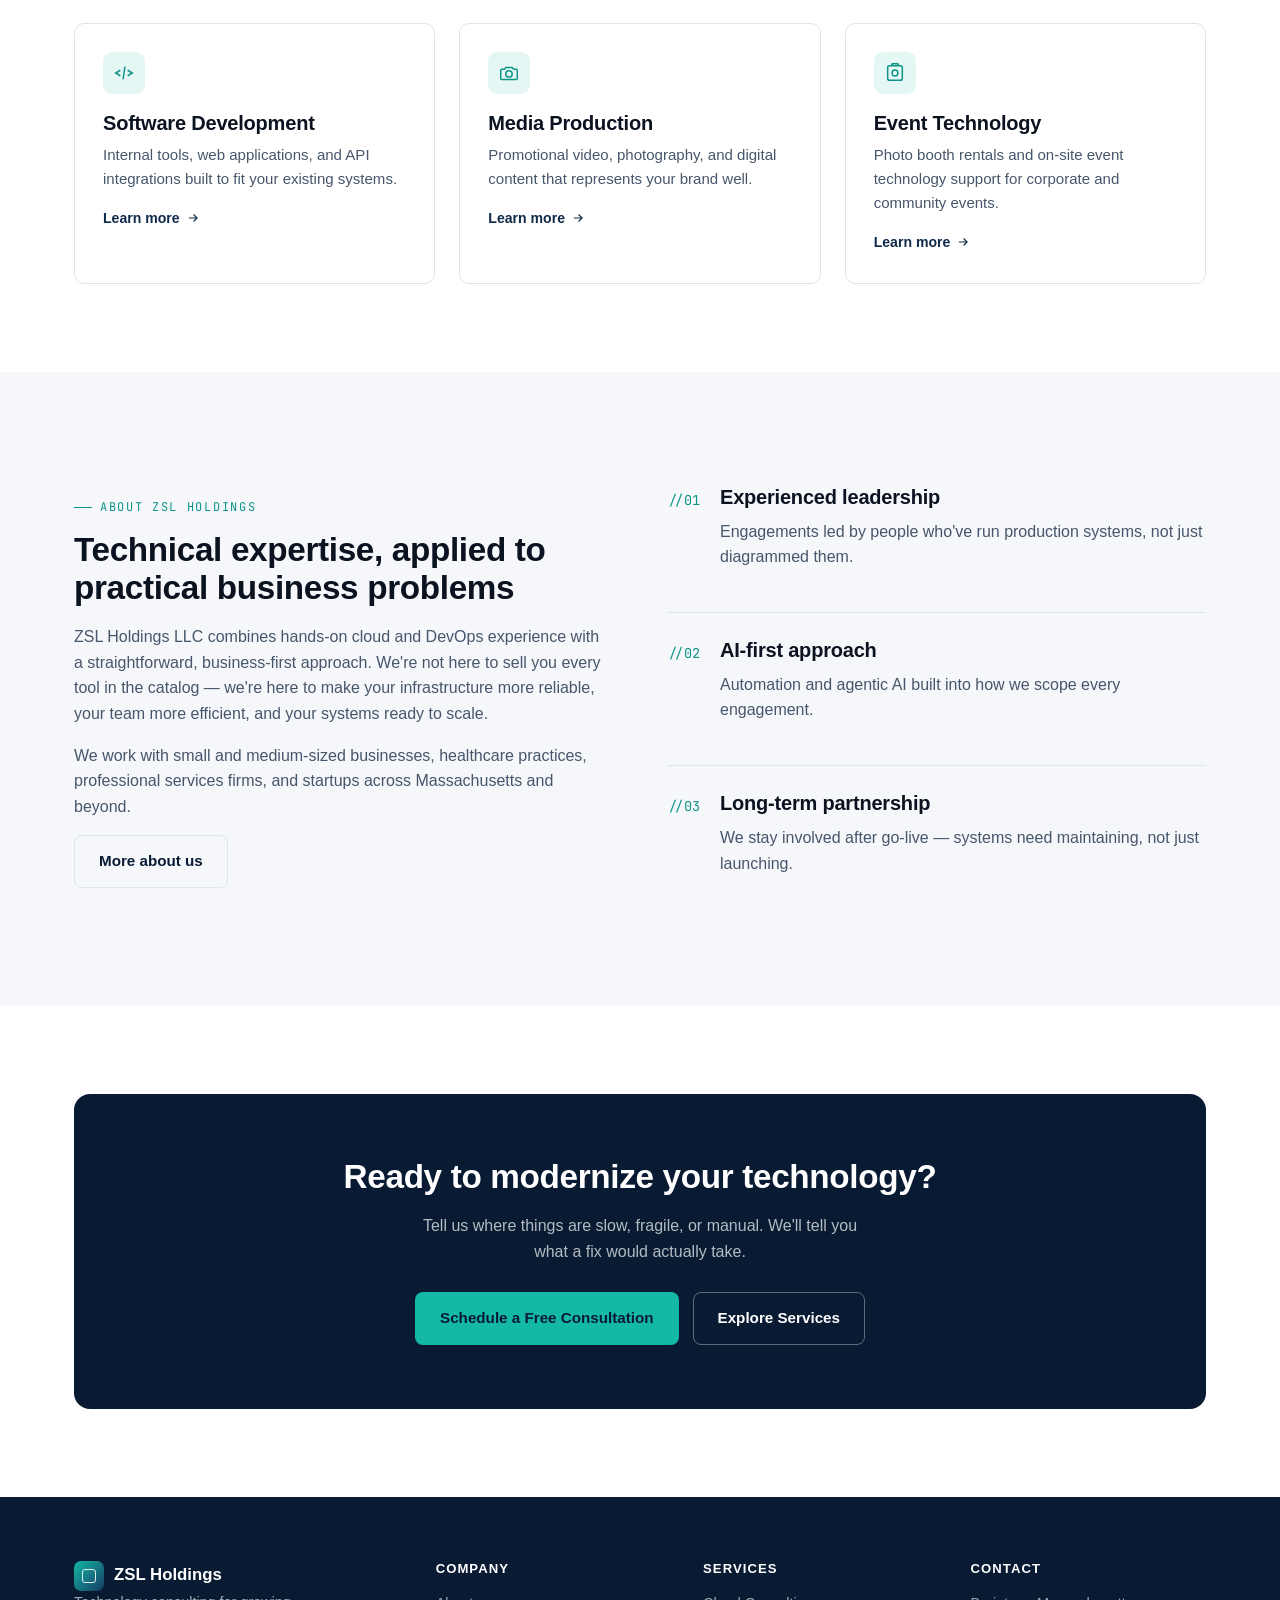
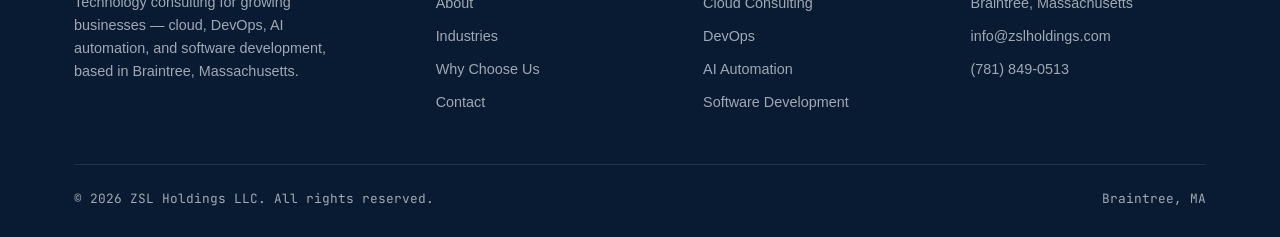
==== commit 2637b056: "updating phone number" ====
--- a/index.html
+++ b/index.html
@@ -206,7 +206,7 @@
         <ul>
           <li>Braintree, Massachusetts</li>
           <li><a href="mailto:info@zslholdings.com">info@zslholdings.com</a></li>
-          <li><a href="tel:+16175550100">(617) 555-0100</a></li>
+          <li><a href="tel:+17818490513">(781) 849-0513</a></li>
         </ul>
       </div>
     </div>
--- a/css/style.css
+++ b/css/style.css
@@ -0,0 +1,531 @@
+/* =========================================================
+   ZSL Holdings LLC — Design Tokens
+   Palette: deep navy, white, teal accent, light gray
+   Type: Space Grotesk (display) / Inter (body) / JetBrains Mono (utility)
+   Signature motif: the "infrastructure graph" — nodes + connecting
+   lines standing in for cloud/DevOps systems, echoed as thin dividers.
+   ========================================================= */
+
+:root{
+  --navy-900:#081B33;
+  --navy-800:#0F2A4A;
+  --navy-700:#173A63;
+  --teal-500:#14B8A6;
+  --teal-600:#0D9488;
+  --teal-100:#E4F7F4;
+  --gray-50:#F5F7FA;
+  --gray-100:#EDF1F5;
+  --gray-200:#DEE5EC;
+  --slate-500:#5B6B82;
+  --slate-600:#47566B;
+  --ink:#0B1220;
+  --white:#FFFFFF;
+
+  --font-display:'Space Grotesk', sans-serif;
+  --font-body:'Inter', sans-serif;
+  --font-mono:'JetBrains Mono', monospace;
+
+  --max-w:1180px;
+  --radius:10px;
+  --shadow-card: 0 1px 2px rgba(8,27,51,0.06), 0 8px 24px rgba(8,27,51,0.06);
+  --transition: 180ms ease;
+}
+
+*,*::before,*::after{box-sizing:border-box;}
+html{scroll-behavior:smooth;}
+@media (prefers-reduced-motion: reduce){
+  html{scroll-behavior:auto;}
+  *{animation-duration:0.001ms !important; animation-iteration-count:1 !important; transition-duration:0.001ms !important;}
+}
+
+body{
+  margin:0;
+  font-family:var(--font-body);
+  color:var(--slate-600);
+  background:var(--white);
+  -webkit-font-smoothing:antialiased;
+  line-height:1.6;
+}
+
+h1,h2,h3,h4{
+  font-family:var(--font-display);
+  color:var(--ink);
+  margin:0 0 0.5em 0;
+  line-height:1.15;
+  letter-spacing:-0.01em;
+}
+
+h1{font-size:clamp(2.1rem,4.2vw,3.4rem);}
+h2{font-size:clamp(1.6rem,2.6vw,2.25rem);}
+h3{font-size:1.25rem;}
+
+p{margin:0 0 1em 0;}
+a{color:inherit;text-decoration:none;}
+img{max-width:100%;display:block;}
+ul{margin:0;padding:0;list-style:none;}
+
+.container{
+  max-width:var(--max-w);
+  margin:0 auto;
+  padding:0 24px;
+}
+
+.eyebrow{
+  font-family:var(--font-mono);
+  text-transform:uppercase;
+  letter-spacing:0.14em;
+  font-size:0.75rem;
+  color:var(--teal-600);
+  display:inline-flex;
+  align-items:center;
+  gap:8px;
+  margin-bottom:14px;
+}
+.eyebrow::before{
+  content:"";
+  width:18px;height:1px;
+  background:var(--teal-600);
+  display:inline-block;
+}
+
+:focus-visible{
+  outline:2px solid var(--teal-500);
+  outline-offset:3px;
+}
+
+/* ---------- Buttons ---------- */
+.btn{
+  display:inline-flex;
+  align-items:center;
+  gap:8px;
+  font-family:var(--font-body);
+  font-weight:600;
+  font-size:0.95rem;
+  padding:13px 24px;
+  border-radius:8px;
+  border:1px solid transparent;
+  cursor:pointer;
+  transition:transform var(--transition), background var(--transition), border-color var(--transition), color var(--transition);
+}
+.btn-primary{
+  background:var(--teal-500);
+  color:var(--navy-900);
+}
+.btn-primary:hover{background:var(--teal-600); transform:translateY(-1px);}
+.btn-ghost{
+  background:transparent;
+  color:var(--white);
+  border-color:rgba(255,255,255,0.35);
+}
+.btn-ghost:hover{border-color:var(--white); background:rgba(255,255,255,0.06);}
+.btn-outline{
+  background:transparent;
+  color:var(--navy-900);
+  border-color:var(--gray-200);
+}
+.btn-outline:hover{border-color:var(--navy-900);}
+
+/* ---------- Header ---------- */
+.site-header{
+  position:sticky;
+  top:0;
+  z-index:50;
+  background:rgba(8,27,51,0.92);
+  backdrop-filter:blur(8px);
+  border-bottom:1px solid rgba(255,255,255,0.08);
+}
+.nav{
+  display:flex;
+  align-items:center;
+  justify-content:space-between;
+  padding:16px 24px;
+  max-width:var(--max-w);
+  margin:0 auto;
+}
+.brand{
+  display:flex;
+  align-items:center;
+  gap:10px;
+  font-family:var(--font-display);
+  font-weight:600;
+  font-size:1.05rem;
+  color:var(--white);
+}
+.brand-mark{
+  width:30px;height:30px;
+  border-radius:7px;
+  background:linear-gradient(135deg, var(--teal-500), var(--navy-700));
+  position:relative;
+  flex-shrink:0;
+}
+.brand-mark::after{
+  content:"";
+  position:absolute; inset:8px;
+  border:1.5px solid rgba(255,255,255,0.85);
+  border-radius:3px;
+}
+.nav-links{
+  display:flex;
+  align-items:center;
+  gap:32px;
+}
+.nav-links a{
+  font-size:0.92rem;
+  color:rgba(255,255,255,0.78);
+  font-weight:500;
+  transition:color var(--transition);
+}
+.nav-links a:hover, .nav-links a.active{color:var(--white);}
+.nav-cta{display:flex; align-items:center; gap:18px;}
+.nav-toggle{
+  display:none;
+  background:none;
+  border:none;
+  color:var(--white);
+  cursor:pointer;
+  padding:6px;
+}
+.nav-toggle svg{width:24px;height:24px;}
+
+@media (max-width:860px){
+  .nav-links{
+    position:absolute;
+    top:100%; left:0; right:0;
+    background:var(--navy-900);
+    flex-direction:column;
+    align-items:flex-start;
+    padding:20px 24px 28px;
+    gap:18px;
+    border-bottom:1px solid rgba(255,255,255,0.08);
+    display:none;
+  }
+  .nav-links.open{display:flex;}
+  .nav-cta .btn-ghost{display:none;}
+  .nav-toggle{display:inline-flex;}
+}
+
+/* ---------- Hero ---------- */
+.hero{
+  background:radial-gradient(120% 140% at 15% 0%, var(--navy-800) 0%, var(--navy-900) 55%);
+  color:var(--white);
+  position:relative;
+  overflow:hidden;
+  padding:96px 0 88px;
+}
+.hero .container{
+  display:grid;
+  grid-template-columns:1.05fr 0.95fr;
+  gap:56px;
+  align-items:center;
+  position:relative;
+  z-index:2;
+}
+.hero-eyebrow{color:var(--teal-500);}
+.hero-eyebrow::before{background:var(--teal-500);}
+.hero h1{color:var(--white); max-width:19ch;}
+.hero-sub{
+  color:rgba(255,255,255,0.72);
+  font-size:1.08rem;
+  max-width:46ch;
+  margin-bottom:32px;
+}
+.hero-actions{display:flex; gap:14px; flex-wrap:wrap; margin-bottom:36px;}
+.hero-stats{
+  display:flex;
+  gap:32px;
+  border-top:1px solid rgba(255,255,255,0.14);
+  padding-top:24px;
+  flex-wrap:wrap;
+}
+.hero-stat b{
+  display:block;
+  font-family:var(--font-display);
+  font-size:1.5rem;
+  color:var(--white);
+}
+.hero-stat span{
+  font-size:0.8rem;
+  color:rgba(255,255,255,0.55);
+  font-family:var(--font-mono);
+  letter-spacing:0.04em;
+}
+.hero-graphic{position:relative;}
+.hero-graphic svg{width:100%; height:auto; display:block;}
+
+.node-pulse{animation:pulse 2.6s ease-in-out infinite;}
+.node-pulse.d1{animation-delay:0.3s;}
+.node-pulse.d2{animation-delay:0.9s;}
+.node-pulse.d3{animation-delay:1.4s;}
+@keyframes pulse{
+  0%,100%{opacity:0.55; r:4;}
+  50%{opacity:1; r:6;}
+}
+.graph-line{
+  stroke-dasharray:6 6;
+  animation:dash 14s linear infinite;
+}
+@keyframes dash{ to{ stroke-dashoffset:-240; } }
+
+/* ---------- Section scaffolding ---------- */
+section{padding:88px 0;}
+.section-alt{background:var(--gray-50);}
+.section-head{
+  max-width:640px;
+  margin:0 auto 48px;
+  text-align:center;
+}
+.section-head.left{margin:0 0 48px; text-align:left;}
+
+.divider-graph{
+  display:flex; align-items:center; gap:10px;
+  color:var(--gray-200);
+  margin:0;
+}
+.divider-graph .line{flex:1; height:1px; background:var(--gray-200);}
+.divider-graph .dot{width:6px;height:6px;border-radius:50%;background:var(--teal-500);}
+
+/* ---------- Cards / grids ---------- */
+.grid{display:grid; gap:24px;}
+.grid-3{grid-template-columns:repeat(3,1fr);}
+.grid-2{grid-template-columns:repeat(2,1fr);}
+.grid-4{grid-template-columns:repeat(4,1fr);}
+@media (max-width:900px){
+  .grid-3, .grid-4{grid-template-columns:repeat(2,1fr);}
+}
+@media (max-width:640px){
+  .grid-2,.grid-3,.grid-4{grid-template-columns:1fr;}
+  .hero .container{grid-template-columns:1fr;}
+  .hero-graphic{order:-1;}
+}
+
+.card{
+  background:var(--white);
+  border:1px solid var(--gray-200);
+  border-radius:var(--radius);
+  padding:28px;
+  transition:transform var(--transition), box-shadow var(--transition), border-color var(--transition);
+}
+.card:hover{
+  transform:translateY(-3px);
+  box-shadow:var(--shadow-card);
+  border-color:var(--teal-500);
+}
+.card-icon{
+  width:42px;height:42px;
+  border-radius:9px;
+  background:var(--teal-100);
+  color:var(--teal-600);
+  display:flex; align-items:center; justify-content:center;
+  margin-bottom:18px;
+}
+.card-icon svg{width:22px;height:22px;}
+.card h3{margin-bottom:8px;}
+.card p{font-size:0.94rem; margin-bottom:0;}
+.card-link{
+  display:inline-flex; align-items:center; gap:6px;
+  margin-top:16px; font-size:0.88rem; font-weight:600;
+  color:var(--navy-800);
+}
+.card-link svg{width:14px;height:14px; transition:transform var(--transition);}
+.card:hover .card-link svg{transform:translateX(3px);}
+
+/* fade-in-on-scroll */
+.reveal{opacity:0; transform:translateY(14px); transition:opacity 500ms ease, transform 500ms ease;}
+.reveal.in{opacity:1; transform:translateY(0);}
+
+/* ---------- Stat / logo strip ---------- */
+.strip{
+  border-top:1px solid var(--gray-200);
+  border-bottom:1px solid var(--gray-200);
+  padding:28px 0;
+}
+.strip .container{
+  display:flex; justify-content:space-between; flex-wrap:wrap; gap:18px;
+  font-family:var(--font-mono); font-size:0.78rem;
+  letter-spacing:0.06em; text-transform:uppercase; color:var(--slate-500);
+}
+
+/* ---------- CTA band ---------- */
+.cta-band{
+  background:var(--navy-900);
+  color:var(--white);
+  text-align:center;
+  border-radius:16px;
+}
+.cta-band h2{color:var(--white);}
+.cta-band p{color:rgba(255,255,255,0.7); max-width:52ch; margin-left:auto; margin-right:auto;}
+.cta-band .container{padding-top:64px; padding-bottom:64px;}
+.cta-wrap{padding:0 24px;}
+.cta-actions{display:flex; justify-content:center; gap:14px; flex-wrap:wrap; margin-top:28px;}
+
+/* ---------- Page header (inner pages) ---------- */
+.page-hero{
+  background:var(--navy-900);
+  color:var(--white);
+  padding:72px 0 56px;
+}
+.page-hero h1{color:var(--white); max-width:24ch;}
+.page-hero p{color:rgba(255,255,255,0.72); max-width:56ch; font-size:1.05rem;}
+.breadcrumb{
+  font-family:var(--font-mono); font-size:0.78rem;
+  color:rgba(255,255,255,0.5); letter-spacing:0.04em;
+  margin-bottom:18px;
+}
+.breadcrumb a{color:rgba(255,255,255,0.75);}
+
+/* ---------- Service detail blocks ---------- */
+.service-block{
+  display:grid;
+  grid-template-columns:0.9fr 1.1fr;
+  gap:48px;
+  align-items:start;
+  padding:56px 0;
+  border-bottom:1px solid var(--gray-200);
+}
+.service-block:last-child{border-bottom:none;}
+.service-block .tag-row{display:flex; gap:8px; flex-wrap:wrap; margin-top:18px;}
+.tag{
+  font-family:var(--font-mono);
+  font-size:0.72rem;
+  padding:5px 10px;
+  border-radius:20px;
+  background:var(--teal-100);
+  color:var(--teal-600);
+  letter-spacing:0.03em;
+}
+.service-sub h4{
+  font-family:var(--font-body);
+  font-size:0.82rem;
+  text-transform:uppercase;
+  letter-spacing:0.08em;
+  color:var(--slate-500);
+  margin-bottom:10px;
+}
+.service-sub{margin-bottom:22px;}
+.check-list li{
+  display:flex; gap:10px; align-items:flex-start;
+  font-size:0.95rem; color:var(--slate-600);
+  margin-bottom:10px;
+}
+.check-list svg{width:16px;height:16px; color:var(--teal-500); flex-shrink:0; margin-top:3px;}
+@media (max-width:800px){
+  .service-block{grid-template-columns:1fr;}
+}
+
+/* ---------- Industries ---------- */
+.industry-row{
+  display:flex; align-items:center; justify-content:space-between;
+  padding:26px 0; border-bottom:1px solid var(--gray-200);
+  gap:24px;
+}
+.industry-row:first-child{border-top:1px solid var(--gray-200);}
+.industry-name{
+  display:flex; align-items:center; gap:16px;
+  font-family:var(--font-display); font-size:1.15rem; color:var(--ink);
+}
+.industry-num{
+  font-family:var(--font-mono); font-size:0.8rem; color:var(--teal-600);
+}
+.industry-desc{color:var(--slate-500); font-size:0.92rem; max-width:46ch; text-align:right;}
+@media (max-width:700px){
+  .industry-row{flex-direction:column; align-items:flex-start;}
+  .industry-desc{text-align:left;}
+}
+
+/* ---------- Why choose us ---------- */
+.reason{
+  display:flex; gap:18px;
+  padding:26px 0;
+  border-bottom:1px solid var(--gray-200);
+}
+.reason:last-child{border-bottom:none;}
+.reason-index{
+  font-family:var(--font-mono); color:var(--teal-600); font-size:0.85rem; padding-top:4px;
+  width:34px; flex-shrink:0;
+}
+
+/* ---------- Contact ---------- */
+.contact-grid{
+  display:grid;
+  grid-template-columns:1fr 1.2fr;
+  gap:48px;
+  align-items:start;
+}
+@media (max-width:860px){ .contact-grid{grid-template-columns:1fr;} }
+.contact-card{
+  background:var(--gray-50);
+  border:1px solid var(--gray-200);
+  border-radius:var(--radius);
+  padding:30px;
+}
+.contact-line{
+  display:flex; gap:14px; align-items:flex-start;
+  padding:16px 0; border-bottom:1px solid var(--gray-200);
+}
+.contact-line:last-child{border-bottom:none;}
+.contact-line svg{width:20px;height:20px; color:var(--teal-600); flex-shrink:0; margin-top:2px;}
+.contact-line b{display:block; color:var(--ink); font-size:0.9rem;}
+.contact-line span{font-size:0.9rem;}
+
+form.contact-form{display:flex; flex-direction:column; gap:16px;}
+.form-row{display:grid; grid-template-columns:1fr 1fr; gap:16px;}
+@media (max-width:560px){.form-row{grid-template-columns:1fr;}}
+label{
+  font-size:0.82rem; font-weight:600; color:var(--ink);
+  margin-bottom:6px; display:block;
+}
+input,select,textarea{
+  width:100%;
+  font-family:var(--font-body);
+  font-size:0.95rem;
+  padding:12px 14px;
+  border:1px solid var(--gray-200);
+  border-radius:8px;
+  background:var(--white);
+  color:var(--ink);
+  transition:border-color var(--transition);
+}
+input:focus,select:focus,textarea:focus{border-color:var(--teal-500); outline:none;}
+textarea{resize:vertical; min-height:120px;}
+.form-note{font-size:0.8rem; color:var(--slate-500);}
+.form-success{
+  display:none;
+  background:var(--teal-100);
+  color:var(--teal-600);
+  padding:14px 16px;
+  border-radius:8px;
+  font-size:0.9rem;
+  font-weight:600;
+}
+.form-success.show{display:block;}
+
+/* ---------- Footer ---------- */
+.site-footer{
+  background:var(--navy-900);
+  color:rgba(255,255,255,0.62);
+  padding:64px 0 28px;
+}
+.footer-grid{
+  display:grid;
+  grid-template-columns:1.4fr 1fr 1fr 1fr;
+  gap:32px;
+  padding-bottom:40px;
+}
+@media (max-width:800px){
+  .footer-grid{grid-template-columns:1fr 1fr;}
+}
+.footer-brand p{max-width:34ch; font-size:0.9rem;}
+.footer-col h4{
+  color:var(--white); font-family:var(--font-body);
+  font-size:0.82rem; text-transform:uppercase; letter-spacing:0.08em;
+  margin-bottom:16px;
+}
+.footer-col li{margin-bottom:10px; font-size:0.9rem;}
+.footer-col a:hover{color:var(--white);}
+.footer-bottom{
+  border-top:1px solid rgba(255,255,255,0.1);
+  padding-top:24px;
+  display:flex; justify-content:space-between; flex-wrap:wrap; gap:12px;
+  font-size:0.8rem;
+  font-family:var(--font-mono);
+}
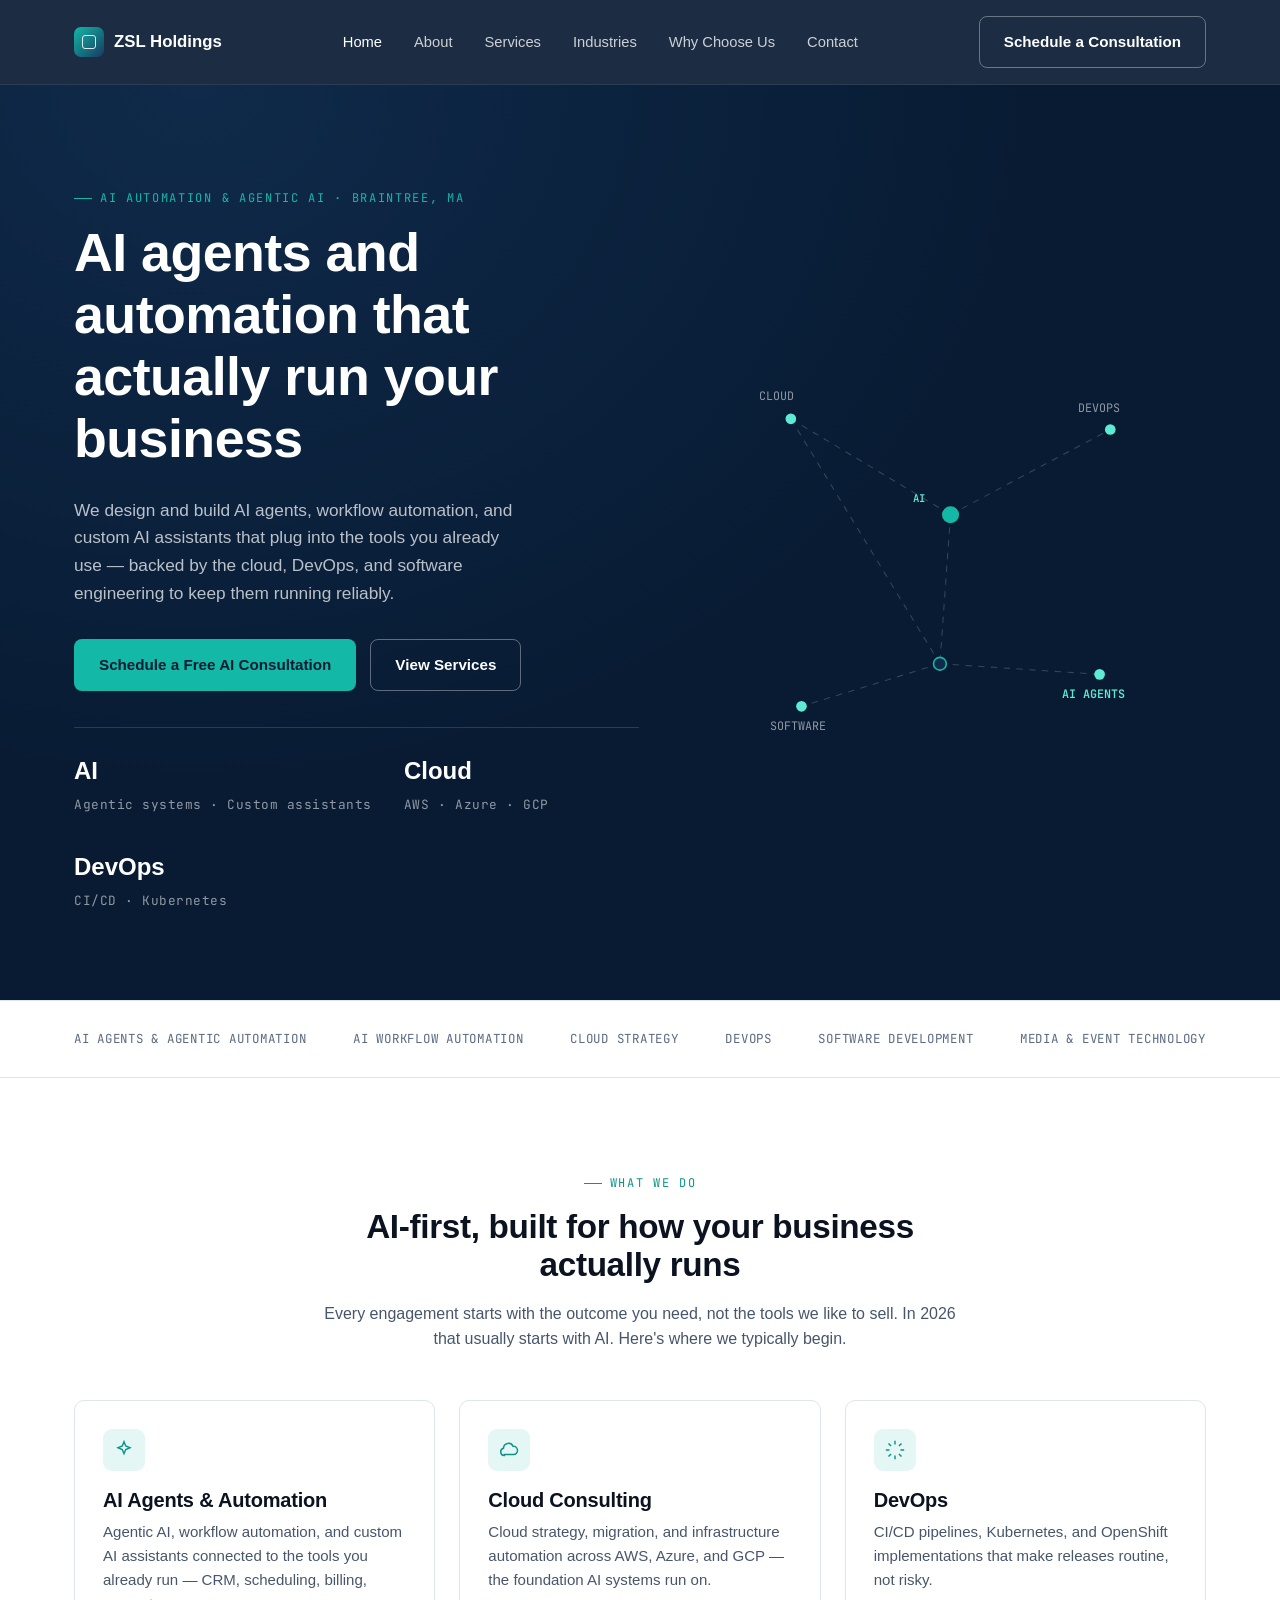
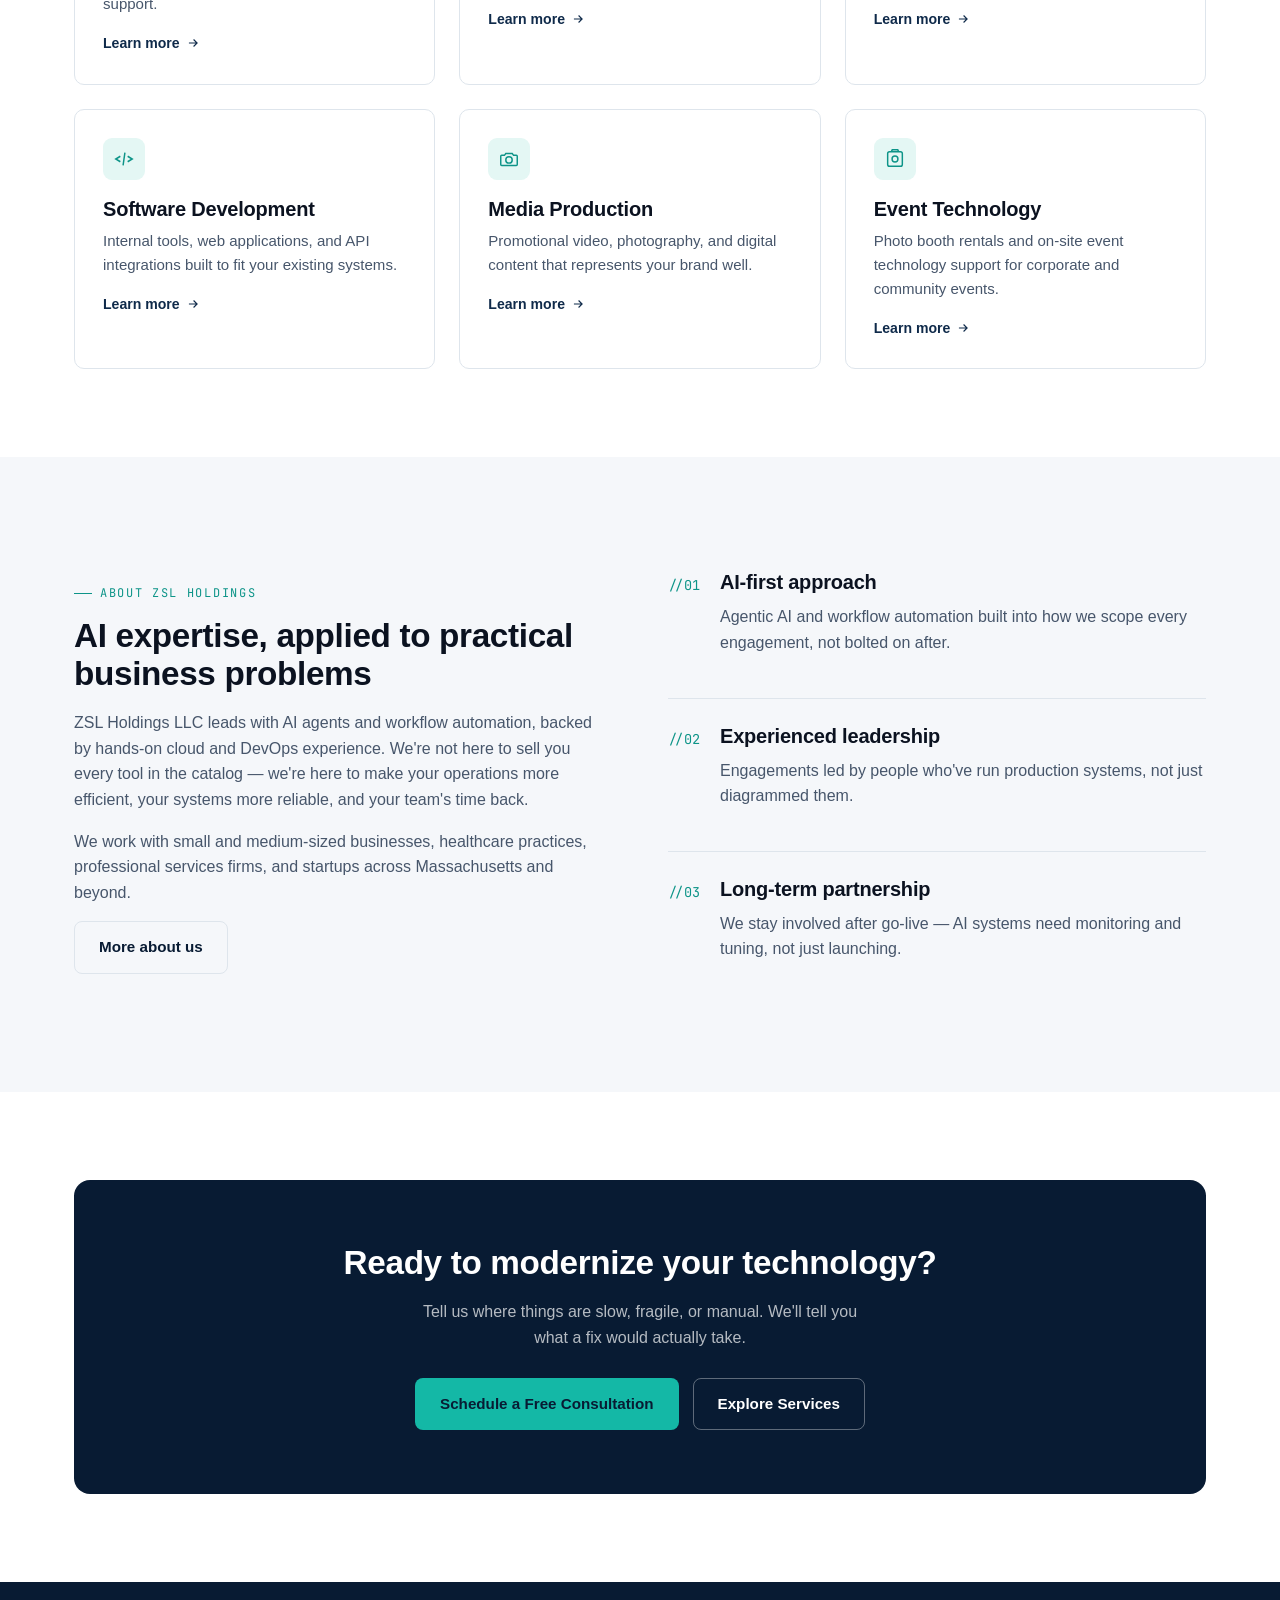
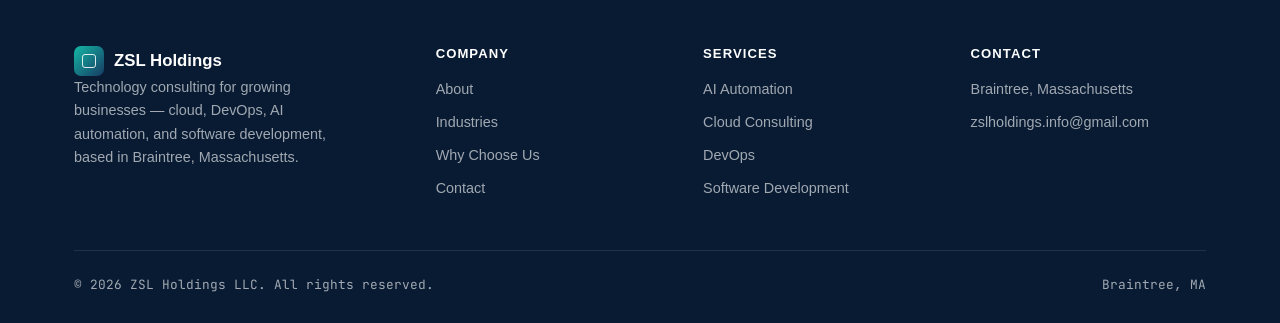
==== commit 624dd8d0: "Add files via upload" ====
--- a/index.html
+++ b/index.html
@@ -3,9 +3,9 @@
 <head>
 <meta charset="UTF-8">
 <meta name="viewport" content="width=device-width, initial-scale=1.0">
-<title>ZSL Holdings LLC | Technology Consulting, Cloud &amp; AI Automation — Braintree, MA</title>
-<meta name="description" content="ZSL Holdings LLC helps businesses modernize through cloud infrastructure, DevOps, AI automation, and software development. Based in Braintree, Massachusetts.">
-<meta name="keywords" content="Technology Consulting, DevOps Consulting, Cloud Consulting, AI Automation, Software Development, Business Automation, Cloud Infrastructure, IT Consulting">
+<title>ZSL Holdings LLC | AI Automation &amp; Agentic AI Consulting — Braintree, MA</title>
+<meta name="description" content="ZSL Holdings LLC builds AI agents and workflow automation for growing businesses, backed by cloud, DevOps, and software engineering. Based in Braintree, Massachusetts.">
+<meta name="keywords" content="AI Automation, Agentic AI, AI Agents, AI Consulting, AI Workflow Automation, Custom AI Assistants, Cloud Consulting, DevOps Consulting, Software Development, IT Consulting">
 <link rel="preconnect" href="https://fonts.googleapis.com">
 <link href="https://fonts.googleapis.com/css2?family=Space+Grotesk:wght@500;600;700&family=Inter:wght@400;500;600;700&family=JetBrains+Mono:wght@400;500&display=swap" rel="stylesheet">
 <link rel="stylesheet" href="css/style.css">
@@ -35,17 +35,17 @@
 <section class="hero">
   <div class="container">
     <div class="hero-copy">
-      <span class="eyebrow hero-eyebrow">Technology Consulting · Braintree, MA</span>
-      <h1>Modern technology solutions for growing businesses</h1>
-      <p class="hero-sub">We help organizations transform through cloud infrastructure, DevOps, AI automation, and software engineering — practical systems that hold up under real business load.</p>
+      <span class="eyebrow hero-eyebrow">AI Automation &amp; Agentic AI · Braintree, MA</span>
+      <h1>AI agents and automation that actually run your business</h1>
+      <p class="hero-sub">We design and build AI agents, workflow automation, and custom AI assistants that plug into the tools you already use — backed by the cloud, DevOps, and software engineering to keep them running reliably.</p>
       <div class="hero-actions">
-        <a href="contact.html" class="btn btn-primary">Schedule a Free Consultation</a>
+        <a href="contact.html" class="btn btn-primary">Schedule a Free AI Consultation</a>
         <a href="services.html" class="btn btn-ghost">View Services</a>
       </div>
       <div class="hero-stats">
+        <div class="hero-stat"><b>AI</b><span>Agentic systems · Custom assistants</span></div>
         <div class="hero-stat"><b>Cloud</b><span>AWS · Azure · GCP</span></div>
-        <div class="hero-stat"><b>DevOps</b><span>CI/CD · Kubernetes · OpenShift</span></div>
-        <div class="hero-stat"><b>AI</b><span>Agentic automation</span></div>
+        <div class="hero-stat"><b>DevOps</b><span>CI/CD · Kubernetes</span></div>
       </div>
     </div>
     <div class="hero-graphic" aria-hidden="true">
@@ -67,7 +67,8 @@
         <text x="60" y="72" fill="rgba(255,255,255,0.55)" font-family="JetBrains Mono, monospace" font-size="11">CLOUD</text>
         <text x="360" y="84" fill="rgba(255,255,255,0.55)" font-family="JetBrains Mono, monospace" font-size="11">DEVOPS</text>
         <text x="70" y="382" fill="rgba(255,255,255,0.55)" font-family="JetBrains Mono, monospace" font-size="11">SOFTWARE</text>
-        <text x="345" y="352" fill="rgba(255,255,255,0.55)" font-family="JetBrains Mono, monospace" font-size="11">AI</text>
+        <text x="345" y="352" fill="#5EEAD4" font-family="JetBrains Mono, monospace" font-size="11" font-weight="600">AI AGENTS</text>
+        <text x="210" y="168" fill="#5EEAD4" font-family="JetBrains Mono, monospace" font-size="10" font-weight="600" text-anchor="middle">AI</text>
       </svg>
     </div>
   </div>
@@ -75,9 +76,10 @@
 
 <div class="strip">
   <div class="container">
+    <span>AI Agents &amp; Agentic Automation</span>
+    <span>AI Workflow Automation</span>
     <span>Cloud Strategy</span>
-    <span>DevOps &amp; Automation</span>
-    <span>AI &amp; Agentic Systems</span>
+    <span>DevOps</span>
     <span>Software Development</span>
     <span>Media &amp; Event Technology</span>
   </div>
@@ -87,14 +89,20 @@
   <div class="container">
     <div class="section-head reveal">
       <span class="eyebrow">What we do</span>
-      <h2>Practical technology, built for how your business actually runs</h2>
-      <p>Every engagement starts with the outcome you need, not the tools we like to sell. Here's where we typically start.</p>
+      <h2>AI-first, built for how your business actually runs</h2>
+      <p>Every engagement starts with the outcome you need, not the tools we like to sell. In 2026 that usually starts with AI. Here's where we typically begin.</p>
     </div>
     <div class="grid grid-3">
+      <div class="card reveal">
+        <div class="card-icon"><svg viewBox="0 0 24 24" fill="none" stroke="currentColor" stroke-width="1.6"><path d="M12 3l1.9 4.6L18.5 9.5l-4.6 1.9L12 16l-1.9-4.6L5.5 9.5l4.6-1.9L12 3z"/></svg></div>
+        <h3>AI Agents &amp; Automation</h3>
+        <p>Agentic AI, workflow automation, and custom AI assistants connected to the tools you already run — CRM, scheduling, billing, support.</p>
+        <a class="card-link" href="services.html#ai">Learn more <svg viewBox="0 0 24 24" fill="none" stroke="currentColor" stroke-width="2"><path d="M5 12h14M13 6l6 6-6 6"/></svg></a>
+      </div>
       <div class="card reveal">
         <div class="card-icon"><svg viewBox="0 0 24 24" fill="none" stroke="currentColor" stroke-width="1.6"><path d="M7 18a4 4 0 0 1-1-7.87A5.5 5.5 0 0 1 16.5 8a4.5 4.5 0 0 1 .5 9H7z"/></svg></div>
         <h3>Cloud Consulting</h3>
-        <p>Cloud strategy, migration, and infrastructure automation across AWS, Azure, and GCP.</p>
+        <p>Cloud strategy, migration, and infrastructure automation across AWS, Azure, and GCP — the foundation AI systems run on.</p>
         <a class="card-link" href="services.html#cloud">Learn more <svg viewBox="0 0 24 24" fill="none" stroke="currentColor" stroke-width="2"><path d="M5 12h14M13 6l6 6-6 6"/></svg></a>
       </div>
       <div class="card reveal">
@@ -104,12 +112,6 @@
         <a class="card-link" href="services.html#devops">Learn more <svg viewBox="0 0 24 24" fill="none" stroke="currentColor" stroke-width="2"><path d="M5 12h14M13 6l6 6-6 6"/></svg></a>
       </div>
       <div class="card reveal">
-        <div class="card-icon"><svg viewBox="0 0 24 24" fill="none" stroke="currentColor" stroke-width="1.6"><path d="M12 3l1.9 4.6L18.5 9.5l-4.6 1.9L12 16l-1.9-4.6L5.5 9.5l4.6-1.9L12 3z"/></svg></div>
-        <h3>AI &amp; Automation</h3>
-        <p>Agentic AI, workflow automation, and custom assistants that take repetitive work off your team's plate.</p>
-        <a class="card-link" href="services.html#ai">Learn more <svg viewBox="0 0 24 24" fill="none" stroke="currentColor" stroke-width="2"><path d="M5 12h14M13 6l6 6-6 6"/></svg></a>
-      </div>
-      <div class="card reveal">
         <div class="card-icon"><svg viewBox="0 0 24 24" fill="none" stroke="currentColor" stroke-width="1.6"><path d="M8 9l-5 3 5 3M16 9l5 3-5 3M13 5l-2 14"/></svg></div>
         <h3>Software Development</h3>
         <p>Internal tools, web applications, and API integrations built to fit your existing systems.</p>
@@ -136,8 +138,8 @@
     <div class="grid grid-2" style="align-items:center; gap:56px;">
       <div class="reveal">
         <span class="eyebrow">About ZSL Holdings</span>
-        <h2>Technical expertise, applied to practical business problems</h2>
-        <p>ZSL Holdings LLC combines hands-on cloud and DevOps experience with a straightforward, business-first approach. We're not here to sell you every tool in the catalog — we're here to make your infrastructure more reliable, your team more efficient, and your systems ready to scale.</p>
+        <h2>AI expertise, applied to practical business problems</h2>
+        <p>ZSL Holdings LLC leads with AI agents and workflow automation, backed by hands-on cloud and DevOps experience. We're not here to sell you every tool in the catalog — we're here to make your operations more efficient, your systems more reliable, and your team's time back.</p>
         <p>We work with small and medium-sized businesses, healthcare practices, professional services firms, and startups across Massachusetts and beyond.</p>
         <a href="about.html" class="btn btn-outline">More about us</a>
       </div>
@@ -145,15 +147,15 @@
         <ul style="display:flex; flex-direction:column; gap:0;">
           <li class="reason">
             <span class="reason-index">//01</span>
+            <div><h3>AI-first approach</h3><p>Agentic AI and workflow automation built into how we scope every engagement, not bolted on after.</p></div>
+          </li>
+          <li class="reason">
+            <span class="reason-index">//02</span>
             <div><h3>Experienced leadership</h3><p>Engagements led by people who've run production systems, not just diagrammed them.</p></div>
           </li>
           <li class="reason">
-            <span class="reason-index">//02</span>
-            <div><h3>AI-first approach</h3><p>Automation and agentic AI built into how we scope every engagement.</p></div>
-          </li>
-          <li class="reason">
             <span class="reason-index">//03</span>
-            <div><h3>Long-term partnership</h3><p>We stay involved after go-live — systems need maintaining, not just launching.</p></div>
+            <div><h3>Long-term partnership</h3><p>We stay involved after go-live — AI systems need monitoring and tuning, not just launching.</p></div>
           </li>
         </ul>
       </div>
@@ -195,9 +197,9 @@
       <div class="footer-col">
         <h4>Services</h4>
         <ul>
+          <li><a href="services.html#ai">AI Automation</a></li>
           <li><a href="services.html#cloud">Cloud Consulting</a></li>
           <li><a href="services.html#devops">DevOps</a></li>
-          <li><a href="services.html#ai">AI Automation</a></li>
           <li><a href="services.html#software">Software Development</a></li>
         </ul>
       </div>
@@ -205,8 +207,7 @@
         <h4>Contact</h4>
         <ul>
           <li>Braintree, Massachusetts</li>
-          <li><a href="mailto:info@zslholdings.com">info@zslholdings.com</a></li>
-          <li><a href="tel:+17818490513">(781) 849-0513</a></li>
+          <li><a href="mailto:zslholdings.info@gmail.com">zslholdings.info@gmail.com</a></li>
         </ul>
       </div>
     </div>
